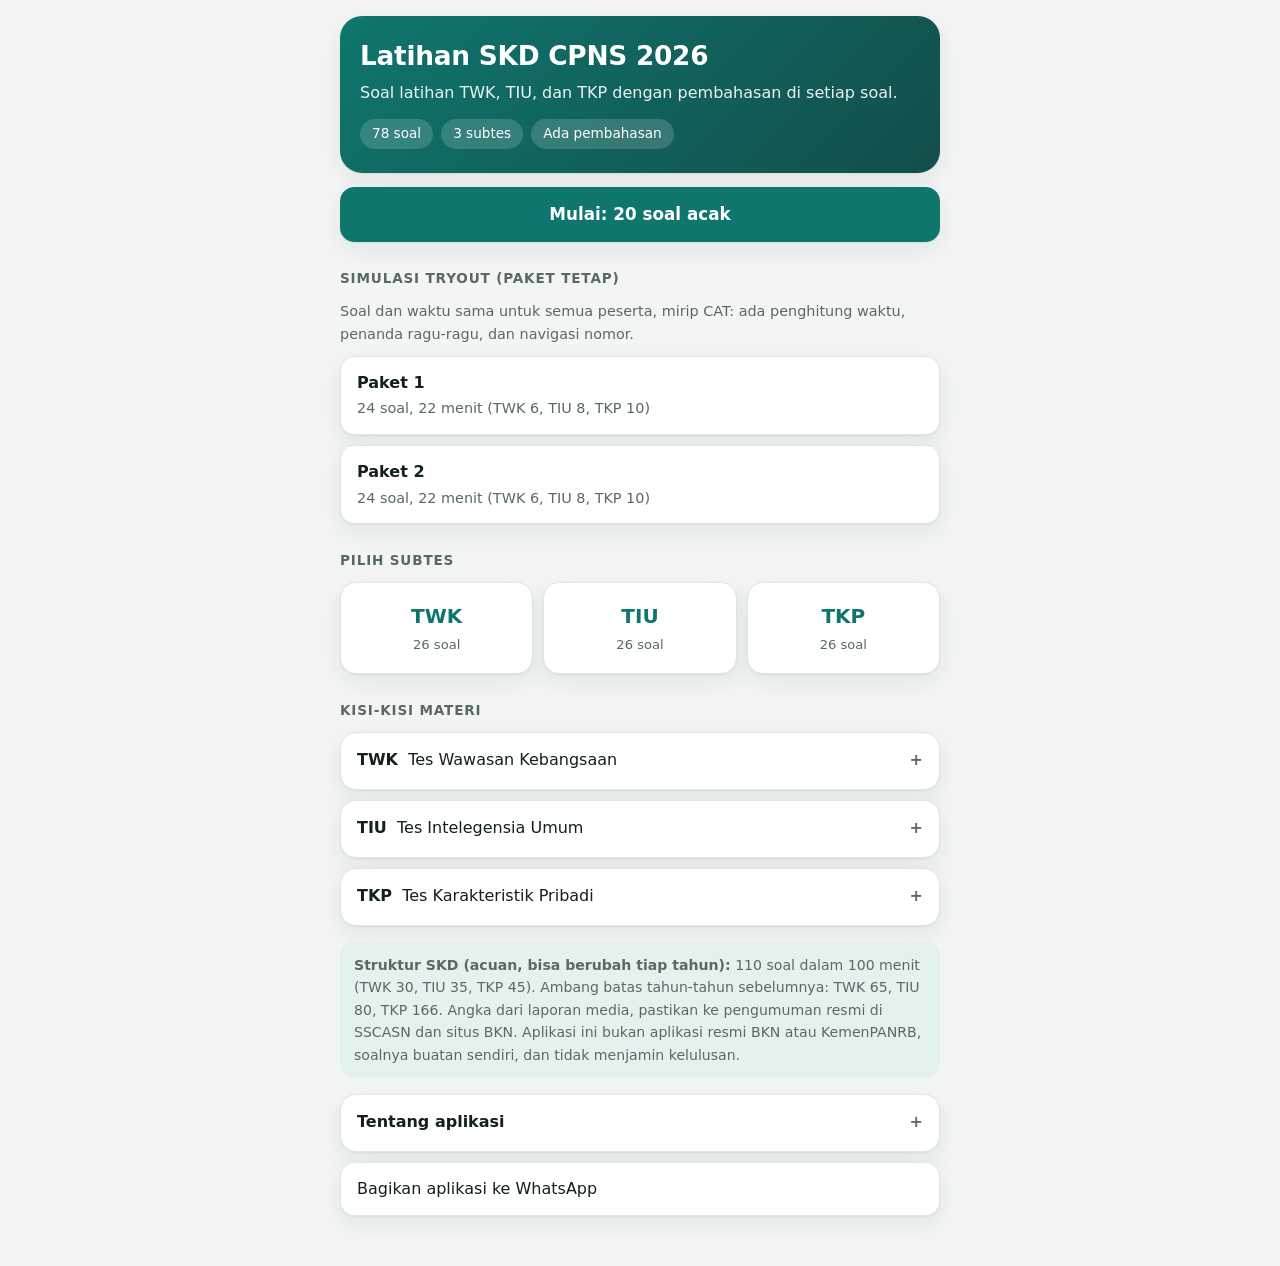
==== index.html @ dd1b0652 "Add files via upload" ====
<!doctype html>
<html lang="id">
<head>
<meta charset="utf-8">
<meta name="viewport" content="width=device-width, initial-scale=1, viewport-fit=cover">
<meta name="theme-color" content="#0f766e">
<link rel="manifest" href="manifest.webmanifest">
<link rel="icon" href="icon-192.png">
<link rel="apple-touch-icon" href="icon-192.png">
<title>Latihan SKD CPNS 2026</title>
<style>
:root{--bg:#f2f5f3;--fg:#13201d;--mut:#586966;--card:#fff;--ac:#0f766e;--acfg:#fff;--tint:#e4f2ef;--bad:#b42318;--okbg:#e4f5ec;--nobg:#fdecea;--bd:#dfe7e4;--sh:0 1px 2px rgba(16,40,35,.06),0 8px 24px rgba(16,40,35,.07);color-scheme:light;box-sizing:border-box;padding-top:env(safe-area-inset-top,0px);padding-bottom:env(safe-area-inset-bottom,0px)}
@media (prefers-color-scheme:dark){:root:not([data-theme="light"]){--bg:#0e1514;--fg:#e6f0ed;--mut:#9bb0ab;--card:#16201f;--ac:#2dd4bf;--acfg:#032a25;--tint:#143230;--bad:#ff8f84;--okbg:#10301f;--nobg:#3a1714;--bd:#26393a;--sh:none;color-scheme:dark}}
:root[data-theme="dark"]{--bg:#0e1514;--fg:#e6f0ed;--mut:#9bb0ab;--card:#16201f;--ac:#2dd4bf;--acfg:#032a25;--tint:#143230;--bad:#ff8f84;--okbg:#10301f;--nobg:#3a1714;--bd:#26393a;--sh:none;color-scheme:dark}
html{scroll-padding-top:env(safe-area-inset-top,0px)}
body{margin:0;background:var(--bg);color:var(--fg);font:16px/1.6 system-ui,-apple-system,"Segoe UI",Roboto,sans-serif;-webkit-font-smoothing:antialiased}
main{max-width:600px;margin:0 auto;padding:16px 16px 40px;animation:in .25s ease-out}
@keyframes in{from{opacity:0;transform:translateY(6px)}to{opacity:1;transform:none}}
@media (prefers-reduced-motion:reduce){main{animation:none}.btn,.tile{transition:none!important}}
h1{font-size:1.65rem;line-height:1.2;margin:0 0 8px;letter-spacing:-.01em}
h2{font-size:.85rem;text-transform:uppercase;letter-spacing:.06em;color:var(--mut);margin:26px 0 10px}
p{margin:0 0 10px}.mut{color:var(--mut);font-size:.9rem}
.hero{background:linear-gradient(135deg,#0f766e,#134e4a);color:#fff;border-radius:22px;padding:24px 20px;box-shadow:var(--sh);margin-bottom:14px}
.hero p{opacity:.92;margin:0 0 14px}.chips{display:flex;gap:8px;flex-wrap:wrap}.chips span{background:rgba(255,255,255,.16);border-radius:999px;padding:4px 12px;font-size:.85rem}
.card{background:var(--card);border:1px solid var(--bd);border-radius:16px;padding:14px 16px;margin:10px 0;box-shadow:var(--sh)}
details.card summary{cursor:pointer;min-height:28px;list-style:none}details.card summary::-webkit-details-marker{display:none}
details.card summary::after{content:"+";float:right;color:var(--mut);font-weight:700}details[open].card summary::after{content:"\2212"}
.note{font-size:.88rem;color:var(--mut);background:var(--tint);border-radius:14px;padding:12px 14px;margin:16px 0}
.btn{display:block;width:100%;min-height:52px;margin:10px 0;padding:13px 16px;border-radius:14px;border:1px solid var(--bd);background:var(--card);color:var(--fg);font:inherit;text-align:left;cursor:pointer;box-shadow:var(--sh);transition:transform .08s,border-color .15s}
.btn:active{transform:scale(.985)}.btn:focus-visible,.tile:focus-visible{outline:3px solid var(--ac);outline-offset:2px}
.btn.pri{background:var(--ac);color:var(--acfg);border-color:var(--ac);text-align:center;font-weight:700;font-size:1.05rem}
.grid{display:grid;grid-template-columns:repeat(3,1fr);gap:10px}
.tile{min-height:92px;border-radius:16px;border:1px solid var(--bd);background:var(--card);color:var(--fg);font:inherit;cursor:pointer;box-shadow:var(--sh);display:flex;flex-direction:column;align-items:center;justify-content:center;gap:2px;transition:transform .08s}
.tile:active{transform:scale(.97)}.tile b{font-size:1.25rem;color:var(--ac)}.tile span{font-size:.82rem;color:var(--mut)}
.top{display:flex;justify-content:space-between;align-items:center;margin-bottom:8px}
.tag{display:inline-block;font-size:.8rem;font-weight:700;background:var(--tint);color:var(--ac);border-radius:8px;padding:2px 10px}
.bar{height:8px;background:var(--bd);border-radius:4px;margin:0 0 18px;overflow:hidden}.bar i{display:block;height:100%;background:var(--ac);border-radius:4px;transition:width .3s}
.q{font-size:1.1rem;font-weight:600;line-height:1.5;margin:0 0 14px}
.opt{display:flex;gap:12px;align-items:flex-start;line-height:1.45}
.opt .l{flex:none;width:30px;height:30px;border-radius:50%;background:var(--tint);color:var(--ac);font-weight:700;display:flex;align-items:center;justify-content:center;font-size:.9rem}
.opt.ok{background:var(--okbg);border:2px solid var(--ac)}.opt.no{background:var(--nobg);border:2px solid var(--bad)}
.opt.ok .l{background:var(--ac);color:var(--acfg);font-size:0}.opt.ok .l::after{content:"\2713";font-size:1rem}
.opt.no .l{background:var(--bad);color:#fff;font-size:0}.opt.no .l::after{content:"\2715";font-size:.95rem}
#nx{position:sticky;bottom:12px}
.ring{display:flex;justify-content:center;margin:8px 0 4px}
.row2{display:flex;justify-content:space-between;font-size:.92rem;margin:12px 0 4px}
ul{margin:8px 0 0;padding-left:20px}
.row{display:flex;gap:8px}.row .btn{flex:1;text-align:center;padding:10px 6px}
.opt.sel{background:var(--tint);border:2px solid var(--ac)}
.tm{font-variant-numeric:tabular-nums;font-size:1.15rem;background:var(--tint);color:var(--ac);border-radius:10px;padding:2px 12px}
.nav{display:grid;grid-template-columns:repeat(auto-fill,minmax(44px,1fr));gap:8px;margin-bottom:8px}
.nb{min-height:44px;border-radius:10px;border:1px solid var(--bd);background:var(--card);color:var(--fg);font:inherit;cursor:pointer}
.nb.done{background:var(--ac);color:var(--acfg);border-color:var(--ac)}
.nb.flg{outline:3px solid #d97706;outline-offset:-3px}
.nb.cur{box-shadow:0 0 0 3px var(--fg)}
.btn.opt{border:2px solid var(--bd);align-items:center}
.btn.opt.ok,.btn.opt.sel{border-color:var(--ac)}
.opt.sel .l{background:var(--ac);color:var(--acfg)}.btn.opt.no{border-color:var(--bad)}
</style>
</head>
<body>
<main id="app"></main>
<script>
const m=(k,q,o,c,e)=>({k,q,e,o:o.map((t,i)=>({t,p:i===c?5:0}))});
const t=(q,a,e)=>({k:"TKP",q,e,o:a.map(([t,p])=>({t,p}))});
const Q=[
m("TWK","Sikap mendahulukan kepentingan bangsa di atas kepentingan golongan paling sesuai dengan sila ...",["Ketuhanan Yang Maha Esa","Kemanusiaan yang adil dan beradab","Persatuan Indonesia","Kerakyatan yang dipimpin oleh hikmat kebijaksanaan","Keadilan sosial bagi seluruh rakyat Indonesia"],2,"Mengutamakan kepentingan bangsa dan menjaga persatuan adalah nilai sila ke-3, Persatuan Indonesia."),
m("TWK","Ketentuan bahwa kedaulatan berada di tangan rakyat dan dilaksanakan menurut Undang-Undang Dasar tercantum dalam ...",["Pasal 1 ayat (1)","Pasal 1 ayat (2)","Pasal 1 ayat (3)","Pasal 2 ayat (1)","Pasal 3 ayat (1)"],1,"Pasal 1 ayat (2) UUD 1945 memuat ketentuan tersebut."),
m("TWK","Semboyan Bhinneka Tunggal Ika dikutip dari kitab ...",["Negarakertagama","Sutasoma","Pararaton","Arjunawiwaha","Bharatayuddha"],1,"Frasa itu berasal dari kitab Sutasoma karya Mpu Tantular."),
m("TWK","Kongres Pemuda II yang menghasilkan Sumpah Pemuda berlangsung pada tahun ...",["1908","1912","1928","1945","1949"],2,"Sumpah Pemuda diikrarkan pada 28 Oktober 1928."),
m("TIU","Dokter : Pasien = Guru : ...",["Sekolah","Murid","Buku","Ujian","Kepala sekolah"],1,"Dokter melayani pasien, sama seperti guru mengajar murid."),
m("TIU","Lanjutkan deret: 2, 6, 18, 54, ...",["108","148","162","216","256"],2,"Setiap suku dikali 3, sehingga 54 x 3 = 162."),
m("TIU","Semua pegawai disiplin. Sebagian pegawai berkacamata. Kesimpulan yang pasti benar adalah ...",["Semua yang berkacamata adalah pegawai","Sebagian yang berkacamata adalah pegawai disiplin","Semua pegawai berkacamata","Tidak ada pegawai berkacamata yang disiplin","Sebagian pegawai tidak disiplin"],1,"Sebagian pegawai berkacamata, dan semua pegawai disiplin, maka sebagian yang berkacamata pasti disiplin."),
m("TIU","25% dari 840 adalah ...",["190","200","210","220","250"],2,"840 x 25/100 = 210."),
t("Rekan baru kesulitan memakai aplikasi kantor, sementara kamu sedang sibuk. Sikapmu ...",[["Menjadwalkan sesi khusus sore ini dan memberi tahu rekan baru",4],["Meluangkan beberapa menit sekarang untuk menjelaskan inti, lalu membagikan panduan tertulis",5],["Mengerjakan tugas rekan itu sendiri agar cepat selesai",3],["Menyarankan membaca manual sendiri tanpa bantuan",2],["Membiarkan karena itu bukan tugasmu",1]],"Jawaban terbaik membantu langsung dan membuat rekan mandiri (jejaring kerja)."),
t("Seorang warga marah karena antrean pelayanan lama. Sikapmu ...",[["Menjelaskan penyebab antrean dan perkiraan waktu dengan sopan",4],["Mendengarkan, meminta maaf atas ketidaknyamanan, menjelaskan alur, dan membantu mempercepat sesuai prosedur",5],["Meminta warga menyampaikan keluhan lewat kotak saran",3],["Meminta warga bersabar tanpa penjelasan",2],["Membalas dengan nada tinggi",1]],"Pelayanan publik yang baik: empati, informasi jelas, dan solusi sesuai prosedur."),
t("Atasan memberi tugas di luar keahlianmu dengan tenggat dekat. Sikapmu ...",[["Menerima dan mengerjakan sebisanya tanpa bertanya",4],["Menyampaikan kendala, meminta arahan, dan belajar cepat dari rekan atau panduan agar tetap selesai",5],["Meminta tugas dialihkan ke rekan lain tanpa mencoba",3],["Menunda sampai mendekati tenggat",2],["Menolak mentah-mentah",1]],"Profesionalisme: jujur soal kendala, aktif belajar, dan bertanggung jawab pada hasil."),
t("Kamu menemukan kabar hoaks di grup WhatsApp keluarga. Sikapmu ...",[["Mengirim tautan klarifikasi tanpa komentar",4],["Memeriksa kebenarannya di sumber resmi lalu meluruskan dengan sopan",5],["Mengabaikan karena bukan urusanmu",3],["Meneruskan ke grup lain untuk dimintai pendapat",2],["Menyebarkannya lebih luas",1]],"Verifikasi dulu, lalu luruskan dengan santun."),
m("TWK","Pancasila ditetapkan sebagai dasar negara dalam sidang PPKI pada tanggal ...",["1 Juni 1945","22 Juni 1945","17 Agustus 1945","18 Agustus 1945","5 Juli 1959"],3,"Sidang PPKI 18 Agustus 1945 mengesahkan UUD 1945 beserta Pancasila sebagai dasar negara."),
m("TWK","Lembaga yang berwenang menguji undang-undang terhadap UUD 1945 adalah ...",["Mahkamah Agung","Mahkamah Konstitusi","Komisi Yudisial","Dewan Perwakilan Rakyat","Badan Pemeriksa Keuangan"],1,"Pengujian undang-undang terhadap UUD 1945 menjadi kewenangan Mahkamah Konstitusi."),
m("TWK","Tujuan negara Indonesia dirumuskan dalam Pembukaan UUD 1945 alinea ...",["pertama","kedua","ketiga","keempat","tidak dirumuskan di Pembukaan"],3,"Alinea keempat memuat tujuan negara dan dasar negara."),
m("TWK","Bentuk negara Indonesia menurut Pasal 1 ayat (1) UUD 1945 adalah ...",["Federal","Kesatuan berbentuk republik","Monarki konstitusional","Persemakmuran","Serikat"],1,"Pasal 1 ayat (1): Negara Indonesia ialah negara kesatuan yang berbentuk republik."),
m("TWK","Hari Kebangkitan Nasional diperingati berdasarkan berdirinya organisasi ...",["Sarekat Islam","Budi Utomo","Indische Partij","Muhammadiyah","Taman Siswa"],1,"Budi Utomo berdiri 20 Mei 1908 dan dijadikan tonggak kebangkitan nasional."),
m("TWK","Naskah Proklamasi Kemerdekaan Indonesia diketik oleh ...",["Soekarno","Mohammad Hatta","Sayuti Melik","Achmad Soebardjo","Fatmawati"],2,"Sayuti Melik mengetik naskah proklamasi dari tulisan tangan Soekarno."),
m("TWK","Nilai dasar ASN dalam BerAKHLAK yang menekankan memegang teguh ideologi Pancasila, UUD 1945, dan setia kepada NKRI adalah ...",["Akuntabel","Harmonis","Kolaboratif","Loyal","Adaptif"],3,"Loyal: memegang teguh ideologi Pancasila, UUD 1945, dan setia kepada NKRI."),
m("TWK","Pembagian wilayah NKRI atas provinsi, kabupaten, dan kota diatur dalam Pasal ... UUD 1945",["1","18","27","28","33"],1,"Pasal 18 mengatur pemerintahan daerah."),
m("TWK","Hak dan kewajiban warga negara ikut serta dalam upaya pembelaan negara terdapat dalam ...",["Pasal 27 ayat (3)","Pasal 28A","Pasal 29 ayat (1)","Pasal 31 ayat (1)","Pasal 33 ayat (1)"],0,"Pasal 27 ayat (3) mengatur hak dan kewajiban bela negara."),
m("TWK","Ketentuan bahwa bumi, air, dan kekayaan alam dikuasai negara untuk kemakmuran rakyat terdapat dalam ...",["Pasal 31","Pasal 32","Pasal 33 ayat (3)","Pasal 34","Pasal 28H"],2,"Pasal 33 ayat (3) UUD 1945 memuat ketentuan tersebut."),
m("TWK","Presiden Soeharto menyatakan berhenti dari jabatannya pada tanggal ...",["12 Mei 1998","20 Mei 1998","21 Mei 1998","1 Juni 1998","27 Juli 1998"],2,"Soeharto mengundurkan diri pada 21 Mei 1998, menandai awal masa Reformasi."),
m("TWK","Sidang BPUPKI pertama (29 Mei sampai 1 Juni 1945) membahas ...",["Dasar negara","Teks proklamasi","Pembagian wilayah","Mata uang","Pemilihan presiden"],0,"Sidang pertama BPUPKI membahas dasar negara; pada 1 Juni 1945 Soekarno mengemukakan gagasan Pancasila."),
m("TIU","Sinonim kata EKSPLISIT adalah ...",["tersirat","terselubung","tersurat","rumit","singkat"],2,"Eksplisit berarti jelas atau tersurat."),
m("TIU","Antonim kata TRANSPARAN adalah ...",["terbuka","jelas","tertutup","tipis","bening"],2,"Transparan berarti terbuka atau jelas; lawannya tertutup."),
m("TIU","Pena : Menulis = Pisau : ...",["Dapur","Memotong","Tajam","Makan","Logam"],1,"Fungsi pena adalah menulis, fungsi pisau adalah memotong."),
m("TIU","Sepatu : Kaki = Topi : ...",["Kepala","Rambut","Matahari","Kain","Pakaian"],0,"Sepatu dipakai di kaki, topi dipakai di kepala."),
m("TIU","Lanjutkan deret: 3, 5, 9, 17, 33, ...",["49","57","65","66","81"],2,"Selisihnya 2, 4, 8, 16, 32, sehingga 33 + 32 = 65."),
m("TIU","Lanjutkan deret: 1, 4, 9, 16, 25, ...",["30","32","36","42","49"],2,"Deretnya bilangan kuadrat: 6 x 6 = 36."),
m("TIU","Harga barang Rp80.000 mendapat diskon 15%. Harga yang dibayar adalah ...",["Rp62.000","Rp64.000","Rp66.000","Rp68.000","Rp72.000"],3,"Diskon 15% = Rp12.000, jadi 80.000 - 12.000 = Rp68.000."),
m("TIU","Kendaraan berkecepatan 60 km/jam menempuh 150 km dalam waktu ...",["2 jam","2,5 jam","3 jam","3,5 jam","4 jam"],1,"Waktu = jarak / kecepatan = 150 / 60 = 2,5 jam."),
m("TIU","Perbandingan umur A dan B adalah 3 : 5 dan jumlahnya 48 tahun. Umur B adalah ...",["18 tahun","24 tahun","28 tahun","30 tahun","32 tahun"],3,"48 : 8 = 6, maka B = 5 x 6 = 30 tahun."),
m("TIU","Jika hujan, maka jalan basah. Jalan tidak basah. Kesimpulannya ...",["Hujan","Tidak hujan","Jalan licin","Mungkin hujan","Tidak dapat disimpulkan"],1,"Kontraposisi: jalan tidak basah berarti tidak hujan."),
m("TIU","Semua kucing adalah hewan. Tidak ada hewan yang berupa tumbuhan. Kesimpulan yang benar ...",["Sebagian kucing adalah tumbuhan","Tidak ada kucing yang berupa tumbuhan","Semua hewan adalah kucing","Semua tumbuhan adalah hewan","Sebagian hewan adalah kucing tumbuhan"],1,"Kucing termasuk hewan, hewan bukan tumbuhan, sehingga kucing bukan tumbuhan."),
m("TIU","Andi lebih tinggi dari Budi. Budi lebih tinggi dari Citra. Dedi lebih rendah dari Citra. Siapa yang paling tinggi?",["Andi","Budi","Citra","Dedi","Tidak dapat ditentukan"],0,"Urutan tinggi: Andi > Budi > Citra > Dedi."),
t("Pemohon layanan membawa berkas yang kurang satu dokumen. Sikapmu ...",[["Menjelaskan dokumen yang kurang, memberi daftar persyaratan lengkap, dan cara melengkapinya",5],["Menyebutkan dokumen yang kurang lalu mempersilakan datang lagi",4],["Meminta pemohon membaca papan pengumuman persyaratan",3],["Meminta pemohon bertanya ke loket lain",2],["Menolak dan menyuruh pulang",1]],"Pelayanan yang baik memberi informasi jelas dan solusi."),
t("Kamu menerima email berisi tautan mencurigakan yang meminta kata sandi akun kantor. Sikapmu ...",[["Tidak membuka, melaporkan ke unit TI, lalu menghapusnya",5],["Tidak membuka dan menghapusnya",4],["Menanyakan ke rekan sebelum membukanya",3],["Membuka tautan tetapi tidak mengisi data",2],["Mengisi data agar akun tidak diblokir",1]],"Jangan klik; laporkan agar pegawai lain terlindungi (TIK)."),
t("Dua rekan berselisih sehingga mengganggu kerja tim. Sikapmu ...",[["Mengajak keduanya berdiskusi mencari kesepakatan demi target tim",5],["Menyarankan mereka menyelesaikan sendiri",4],["Melaporkan ke atasan tanpa mencoba menengahi",3],["Menjaga jarak agar tidak terlibat",2],["Memihak salah satu",1]],"Menengahi secara netral menjaga jejaring kerja."),
t("Rapat penting bertepatan dengan hari raya keagamaan salah satu rekan. Sikapmu ...",[["Mengusulkan jadwal lain agar semua dapat hadir",5],["Tetap rapat lalu memberi ringkasan kepada rekan tersebut",4],["Rapat dengan peserta lain dan menyerahkan notulen",3],["Meminta rekan itu memilih antara rapat dan hari rayanya",2],["Mengatakan hari raya bukan alasan tidak hadir",1]],"Menghargai perbedaan keyakinan (sosial budaya)."),
t("Kamu menyadari ada kesalahan data pada laporan yang sudah dikirim. Sikapmu ...",[["Segera melapor ke atasan, memperbaiki, dan mengirim revisi",5],["Memperbaiki dan mengirim ulang tanpa memberi tahu",4],["Memperbaikinya pada laporan berikutnya",3],["Menunggu sampai ada yang menyadari",2],["Menyalahkan rekan penyedia data",1]],"Jujur dan bertanggung jawab (profesionalisme)."),
t("Kamu mendengar rekan menyebarkan ujaran kebencian terhadap kelompok tertentu. Sikapmu ...",[["Menegur dengan santun, mengingatkan nilai persatuan, dan melapor bila berlanjut",5],["Menegur dengan santun",4],["Menghindar dari percakapan itu",3],["Mengabaikan",2],["Ikut tertawa",1]],"Menolak intoleransi dengan cara santun (anti radikalisme)."),
t("Seorang lansia kesulitan mengisi formulir layanan. Sikapmu ...",[["Mendampingi dan membantu mengisi dengan sabar",5],["Meminta petugas lain membantu",4],["Memberi contoh formulir yang sudah terisi",3],["Meminta keluarganya datang membantu",2],["Meminta lansia mengisi sendiri",1]],"Pelayanan ramah dan inklusif."),
t("Atasan menginstruksikan hal yang tidak sesuai prosedur. Sikapmu ...",[["Menyampaikan aturan yang berlaku dengan sopan dan mengusulkan alternatif sesuai prosedur",5],["Meminta instruksi tertulis terlebih dahulu",4],["Bertanya ke rekan senior sebelum memutuskan",3],["Menjalankan karena itu perintah atasan",2],["Menolak dengan kasar",1]],"Tetap taat aturan dengan komunikasi yang baik."),
t("Kantor mewajibkan aplikasi baru yang belum kamu kuasai. Sikapmu ...",[["Mengikuti pelatihan, bertanya, dan berlatih sampai mahir",5],["Belajar sendiri dari panduan",4],["Menunggu rekan membantu",3],["Tetap memakai cara lama",2],["Menolak memakai aplikasi itu",1]],"Adaptif terhadap teknologi (TIK)."),
t("Timmu butuh data dari unit lain yang lambat merespons. Sikapmu ...",[["Menghubungi langsung dengan sopan, menjelaskan urgensi dan tenggat, lalu menindaklanjuti",5],["Mengirim pengingat tertulis",4],["Meminta atasan yang menghubungi",3],["Menunggu sampai data dikirim",2],["Mengerjakan dengan data seadanya tanpa memberi tahu",1]],"Proaktif membangun kerja sama lintas unit."),
t("Seorang warga berbicara bahasa daerah dan kesulitan berbahasa Indonesia saat dilayani. Sikapmu ...",[["Berbicara pelan dan sederhana serta meminta bantuan rekan yang memahami bahasa daerahnya",5],["Meminta warga memakai bahasa Indonesia",4],["Memanggil rekan untuk menggantikan",3],["Melayani sekadarnya",2],["Mengeluh kepada warga",1]],"Menghargai keberagaman dan memastikan layanan dipahami."),
t("Jam pelayanan selesai tetapi masih ada pemohon yang mengantre. Sikapmu ...",[["Tetap melayani yang sudah mengantre sesuai aturan dan menginformasikan jam layanan besok",5],["Melayani sebagian dan meminta sisanya datang besok",4],["Meminta pemohon datang besok dengan penjelasan",3],["Menutup loket tanpa penjelasan",2],["Mematikan lampu dan pulang",1]],"Mengutamakan pelayanan tanpa melanggar aturan."),
m("TWK","Lambang sila keempat Pancasila adalah ...",["Bintang","Rantai","Pohon beringin","Kepala banteng","Padi dan kapas"],3,"Sila keempat dilambangkan dengan kepala banteng."),
m("TWK","Jaminan kemerdekaan tiap penduduk untuk memeluk agama dan beribadah tercantum dalam ...",["Pasal 28E","Pasal 29 ayat (2)","Pasal 30","Pasal 31","Pasal 32"],1,"Pasal 29 ayat (2) menjamin kemerdekaan memeluk agama dan beribadah."),
m("TWK","Anggota MPR terdiri atas anggota DPR dan anggota ...",["DPRD","DPD","Mahkamah Agung","BPK","Menteri"],1,"Pasal 2 ayat (1) UUD 1945: MPR terdiri atas anggota DPR dan DPD."),
m("TWK","Hari Pahlawan 10 November memperingati pertempuran di ...",["Bandung","Semarang","Surabaya","Ambarawa","Medan"],2,"Hari Pahlawan memperingati pertempuran di Surabaya pada November 1945."),
m("TWK","Konferensi Asia Afrika tahun 1955 diselenggarakan di ...",["Jakarta","Bandung","Yogyakarta","Denpasar","Surabaya"],1,"KAA 1955 berlangsung di Bandung."),
m("TWK","Nilai BerAKHLAK yang menekankan bertanggung jawab atas kepercayaan yang diberikan adalah ...",["Kompeten","Akuntabel","Harmonis","Adaptif","Loyal"],1,"Akuntabel berarti bertanggung jawab atas kepercayaan yang diberikan."),
m("TWK","Proklamator kemerdekaan Indonesia adalah ...",["Soekarno dan Sutan Sjahrir","Soekarno dan Mohammad Hatta","Soekarno dan Ki Hajar Dewantara","Mohammad Hatta dan Sutan Sjahrir","Soekarno dan Soeharto"],1,"Proklamasi dibacakan oleh Soekarno dan Mohammad Hatta pada 17 Agustus 1945."),
m("TWK","Perubahan UUD 1945 pada masa Reformasi dilakukan sebanyak ... kali",["2","3","4","5","6"],2,"UUD 1945 diubah empat kali, pada tahun 1999 sampai 2002."),
m("TWK","Lembaga negara yang memeriksa pengelolaan dan tanggung jawab keuangan negara adalah ...",["Bank Indonesia","Badan Pemeriksa Keuangan","Otoritas Jasa Keuangan","Komisi Pemberantasan Korupsi","Mahkamah Agung"],1,"Pemeriksaan keuangan negara adalah tugas Badan Pemeriksa Keuangan (BPK)."),
m("TWK","Jumlah bulu pada masing-masing sayap Garuda Pancasila adalah ...",["8","17","19","45","5"],1,"Sayap 17, ekor 8, pangkal ekor 19, leher 45, melambangkan 17 Agustus 1945."),
m("TIU","Sinonim kata AKURAT adalah ...",["tepat","cepat","lambat","kasar","jauh"],0,"Akurat berarti tepat dan teliti."),
m("TIU","Antonim kata MUTAKHIR adalah ...",["modern","terbaru","kuno","canggih","cepat"],2,"Mutakhir berarti terbaru; lawannya kuno."),
m("TIU","Mata : Melihat = Telinga : ...",["Suara","Mendengar","Kepala","Berbicara","Musik"],1,"Fungsi mata adalah melihat, fungsi telinga adalah mendengar."),
m("TIU","Panas : Dingin = Tinggi : ...",["Besar","Rendah","Jauh","Lebar","Panjang"],1,"Panas berlawanan dengan dingin, tinggi berlawanan dengan rendah."),
m("TIU","Lanjutkan deret: 5, 10, 20, 40, ...",["60","70","80","90","100"],2,"Setiap suku dikali 2, jadi 40 x 2 = 80."),
m("TIU","Lanjutkan deret: 100, 90, 81, 73, 66, ...",["58","59","60","61","62"],2,"Selisihnya turun 10, 9, 8, 7, 6, jadi 66 - 6 = 60."),
m("TIU","3/4 + 1/2 = ...",["4/6","1","5/4","3/2","7/4"],2,"3/4 + 2/4 = 5/4."),
m("TIU","Rata-rata lima bilangan adalah 12. Empat bilangan di antaranya 10, 12, 14, dan 11. Bilangan kelima adalah ...",["11","12","13","14","15"],2,"Jumlah seluruhnya 60. Empat bilangan berjumlah 47, jadi yang kelima 13."),
m("TIU","Enam orang menyelesaikan pekerjaan dalam 10 hari. Jika dikerjakan 12 orang, selesai dalam ... hari",["4","5","6","8","20"],1,"Jumlah orang dua kali lipat, waktu menjadi setengahnya: 5 hari."),
m("TIU","Semua A adalah B. Semua B adalah C. Kesimpulan yang benar ...",["Semua C adalah A","Semua A adalah C","Sebagian C bukan B","Tidak ada A yang C","Semua B adalah A"],1,"A termasuk B dan B termasuk C, maka A termasuk C."),
t("Warga mengeluhkan layanan kantormu lewat media sosial. Sikapmu ...",[["Menanggapi dengan sopan, menelusuri masalahnya, menindaklanjuti, dan mengabari hasilnya",5],["Membalas singkat dan mengarahkan ke kanal pengaduan resmi",4],["Meneruskan ke atasan tanpa menjawab warga",3],["Menunggu sampai ada instruksi",2],["Menghapus komentar tersebut",1]],"Tanggapan cepat, sopan, dan tuntas adalah inti pelayanan publik."),
t("Target kerjamu bulan ini belum tercapai. Sikapmu ...",[["Menganalisis penyebabnya, menyusun rencana perbaikan, dan melapor ke atasan",5],["Menambah jam kerja tanpa melapor",4],["Meminta tenggat diperpanjang tanpa rencana",3],["Menunggu bantuan datang",2],["Menyalahkan keadaan",1]],"Profesional: terbuka soal kendala dan punya rencana."),
t("Rekan beda generasi memakai cara kerja yang berbeda darimu. Sikapmu ...",[["Mengajak berdiskusi dan menggabungkan kelebihan kedua cara",5],["Menyesuaikan diri dengan cara rekan",4],["Tetap memakai caramu sendiri",3],["Menghindari kerja sama",2],["Mengejek cara kerjanya",1]],"Kolaborasi yang menghargai perbedaan."),
t("Pegawai baru dari daerah lain dijadikan bahan lelucon karena logatnya. Sikapmu ...",[["Menegur dengan santun dan mengajak menghargai perbedaan",5],["Mengajak pegawai baru bergabung berbincang",4],["Diam saja",3],["Ikut tersenyum",2],["Ikut bercanda",1]],"Sosial budaya: menolak merendahkan orang lain."),
t("Kamu harus presentasi lewat video call, tetapi koneksi sering terganggu. Sikapmu ...",[["Menyiapkan jaringan cadangan, mengirim materi lebih dulu, dan memberi tahu peserta",5],["Mencoba memperbaiki koneksi saat berlangsung",4],["Menunda dan memberi tahu peserta",3],["Menunggu koneksi membaik tanpa memberi tahu",2],["Membatalkan sepihak",1]],"Antisipasi risiko teknis (TIK)."),
t("Seseorang mengajakmu bergabung kelompok yang menolak Pancasila. Sikapmu ...",[["Menolak tegas dan melaporkan kepada pihak berwenang atau atasan",5],["Menolak tegas lalu menjauh",4],["Menolak dengan halus",3],["Mendengarkan dulu tanpa menolak",2],["Ikut bergabung",1]],"Anti radikalisme: tegas menolak dan melapor."),
t("Warga meminta layanan di luar kewenangan unitmu. Sikapmu ...",[["Menjelaskan dengan sopan dan mengarahkan ke unit berwenang beserta alurnya",5],["Menyebut unit yang berwenang",4],["Meminta warga mencari sendiri",3],["Menolak tanpa penjelasan",2],["Menjanjikan layanan padahal bukan kewenanganmu",1]],"Arahkan dengan jelas tanpa melanggar kewenangan."),
t("Seorang rekan berulang kali datang terlambat. Sikapmu ...",[["Menegur secara pribadi dengan baik dan melapor jika terus berulang",5],["Menegur secara pribadi",4],["Membicarakannya dengan rekan lain",3],["Mengabaikan",2],["Mempermalukannya di depan umum",1]],"Tegur dengan baik dan tetap hormati rekan."),
t("Atasan memuji kamu atas keberhasilan proyek yang dikerjakan bersama tim. Sikapmu ...",[["Mengakui kontribusi seluruh tim",5],["Berterima kasih dan menyebut peran rekan tertentu",4],["Menerima pujian tanpa komentar",3],["Menyebut kontribusimu paling besar",2],["Mengatakan itu hasil kerjamu sendiri",1]],"Menghargai kerja tim."),
t("Rekan meminta salinan data pribadi warga di komputer kantor untuk keperluan pribadi. Sikapmu ...",[["Menolak dengan sopan dan menjelaskan bahwa data wajib dilindungi",5],["Menolak dan melapor ke atasan",4],["Meminta izin tertulis atasan dulu",3],["Memberikan sebagian saja",2],["Memberikan salinannya",1]],"Data pribadi harus dilindungi (integritas dan TIK).")

];
const KISI={TWK:["Pancasila, UUD 1945, NKRI, Bhinneka Tunggal Ika","Nasionalisme, integritas, bela negara","Sejarah dan isu nasional"],TIU:["Verbal: analogi, sinonim dan antonim","Numerik: deret dan hitungan","Logika: silogisme; figural"],TKP:["Pelayanan publik, jejaring kerja","Sosial budaya, teknologi informasi dan komunikasi","Profesionalisme, anti radikalisme"]};
const NAMA={TWK:"Tes Wawasan Kebangsaan",TIU:"Tes Intelegensia Umum",TKP:"Tes Karakteristik Pribadi"};
const app=document.getElementById("app");
const shuf=a=>a.map(x=>[Math.random(),x]).sort((p,q)=>p[0]-q[0]).map(x=>x[1]);
const nQ=k=>Q.filter(q=>q.k===k).length;
// Isi dengan nomor WhatsApp-mu (format 628xxxxxxxxxx) agar tombol masukan muncul.
const FEEDBACK="";
let L=[],i=0,sc,mx,ans;
const esc=s=>String(s).replace(/&/g,"&amp;").replace(/</g,"&lt;");
// Isi SHARE dengan link unduh APK (mis. halaman Releases GitHub) setelah APK jadi.
const SHARE="";
const url=()=>SHARE||location.href.split("#")[0];
function waTo(text){window.open("https://wa.me/"+FEEDBACK+"?text="+encodeURIComponent(text),"_blank","noopener")}
function wa(text){window.open("https://wa.me/?text="+encodeURIComponent(text),"_blank","noopener")}
function home(){
 app.innerHTML=`<section class="hero"><h1>Latihan SKD CPNS 2026</h1><p>Soal latihan TWK, TIU, dan TKP dengan pembahasan di setiap soal.</p><div class="chips"><span>${Q.length} soal</span><span>3 subtes</span><span>Ada pembahasan</span></div></section>
 ${load()?`<button class="btn" id="rs"><b>Lanjutkan simulasi ${PACK[load().p].n}</b><br><span class="mut">Waktu ujian masih berjalan</span></button>`:""}<button class="btn pri" data-c="ALL">Mulai: 20 soal acak</button>
 <h2>Simulasi tryout (paket tetap)</h2><p class="mut">Soal dan waktu sama untuk semua peserta, mirip CAT: ada penghitung waktu, penanda ragu-ragu, dan navigasi nomor.</p>
 ${PACK.map((P,p)=>`<button class="btn" data-p="${p}"><b>${P.n}</b><br><span class="mut">${P.tw+P.ti+P.tk} soal, ${P.min} menit (TWK ${P.tw}, TIU ${P.ti}, TKP ${P.tk})</span></button>`).join("")}
 <h2>Pilih subtes</h2>
 <div class="grid">${["TWK","TIU","TKP"].map(k=>`<button class="tile" data-c="${k}"><b>${k}</b><span>${nQ(k)} soal</span></button>`).join("")}</div>
 <h2>Kisi-kisi materi</h2>
 ${Object.keys(KISI).map(k=>`<details class="card"><summary><b>${k}</b> &nbsp;${NAMA[k]}</summary><ul>${KISI[k].map(x=>`<li>${x}</li>`).join("")}</ul></details>`).join("")}
 <div class="note"><strong>Struktur SKD (acuan, bisa berubah tiap tahun):</strong> 110 soal dalam 100 menit (TWK 30, TIU 35, TKP 45). Ambang batas tahun-tahun sebelumnya: TWK 65, TIU 80, TKP 166. Angka dari laporan media, pastikan ke pengumuman resmi di SSCASN dan situs BKN. Aplikasi ini bukan aplikasi resmi BKN atau KemenPANRB, soalnya buatan sendiri, dan tidak menjamin kelulusan.</div>
 <details class="card"><summary><b>Tentang aplikasi</b></summary><p style="margin-top:8px">Aplikasi latihan mandiri, bukan aplikasi resmi BKN atau KemenPANRB. Soal dibuat sendiri dan belum tentu sama dengan soal asli. Tidak ada jaminan kelulusan. Aplikasi ini tidak meminta login dan tidak mengirim data pribadi ke server; progres simulasi hanya disimpan di perangkatmu. Tombol masukan membuka WhatsApp dengan pesan yang kamu kirim sendiri.</p></details>
 <button class="btn" id="sh">Bagikan aplikasi ke WhatsApp</button>${FEEDBACK?`<button class="btn" id="fbk">Kirim masukan ke pembuat</button>`:""}`;
 app.querySelectorAll("[data-c]").forEach(b=>b.onclick=()=>start(b.dataset.c));
 app.querySelectorAll("[data-p]").forEach(b=>b.onclick=()=>startCat(+b.dataset.p));
 if(document.getElementById("rs"))document.getElementById("rs").onclick=resume;
 document.getElementById("sh").onclick=()=>wa("Latihan soal SKD CPNS 2026 (TWK, TIU, TKP) dengan kisi-kisi dan pembahasan: "+url());
 if(FEEDBACK)document.getElementById("fbk").onclick=()=>waTo("Masukan untuk Latihan SKD CPNS 2026:\n");
}
function start(c){L=shuf(Q.filter(q=>c==="ALL"||q.k===c));if(c==="ALL")L=L.slice(0,20);i=0;sc={TWK:0,TIU:0,TKP:0};mx={TWK:0,TIU:0,TKP:0};ans=null;show()}
function show(){
 const q=L[i];ans=null;
 app.innerHTML=`<div class="top"><span class="tag">${q.k}</span><span class="mut">${i+1} / ${L.length}</span></div><div class="bar"><i style="width:${i/L.length*100}%"></i></div>
 <p class="q">${esc(q.q)}</p>
 ${q.o.map((o,j)=>`<button class="btn opt" data-j="${j}"><span class="l">${String.fromCharCode(65+j)}</span><span>${esc(o.t)}</span></button>`).join("")}
 <div id="fb"></div>`;
 app.querySelectorAll(".opt").forEach(b=>b.onclick=()=>pick(+b.dataset.j));
 window.scrollTo(0,0);
}
function pick(j){
 if(ans!==null)return;ans=j;const q=L[i],best=Math.max(...q.o.map(o=>o.p));
 sc[q.k]+=q.o[j].p;mx[q.k]+=best;
 app.querySelectorAll(".opt").forEach((b,x)=>{if(q.o[x].p===best)b.classList.add("ok");else if(x===j)b.classList.add("no")});
 document.getElementById("fb").innerHTML=`<div class="card"><strong>Poin: ${q.o[j].p} dari ${best}</strong><p style="margin:6px 0 0">${esc(q.e)}</p></div>
 <button class="btn" id="sq">Bagikan soal ini ke WhatsApp</button>${FEEDBACK?`<button class="btn" id="rp">Laporkan soal atau jawaban ini</button>`:""}<button class="btn pri" id="nx">${i+1<L.length?"Soal berikutnya":"Lihat hasil"}</button>`;
 document.getElementById("nx").onclick=()=>{i++;i<L.length?show():fin()};
 if(FEEDBACK)document.getElementById("rp").onclick=()=>waTo("Laporan soal ("+q.k+"):\n"+q.q+"\nJawaban saya: "+q.o[j].t+"\nCatatan: ");
 document.getElementById("sq").onclick=()=>wa("Coba jawab soal latihan SKD CPNS ini:\n\n"+q.q+"\n"+q.o.map((o,x)=>String.fromCharCode(65+x)+". "+o.t).join("\n")+"\n\nLebih banyak soal: "+url());
}
function fin(){
 const ks=["TWK","TIU","TKP"].filter(k=>mx[k]>0),tot=ks.reduce((a,k)=>a+sc[k],0),tm=ks.reduce((a,k)=>a+mx[k],0);
 const pct=Math.round(tot/tm*100),line=ks.map(k=>`${k} ${sc[k]}/${mx[k]}`).join(", ");
 const msg=pct>=80?"Hasil sangat baik. Pertahankan ritme latihanmu.":pct>=60?"Cukup baik. Pelajari ulang bagian yang masih salah.":"Masih perlu banyak latihan. Ulangi materi dasarnya dulu.";
 app.innerHTML=`<h1>Hasil latihan</h1>
 <div class="card"><div class="ring"><svg viewBox="0 0 120 120" width="150" height="150" role="img" aria-label="Skor ${pct} persen"><circle cx="60" cy="60" r="52" fill="none" stroke="var(--bd)" stroke-width="10"/><circle cx="60" cy="60" r="52" fill="none" stroke="var(--ac)" stroke-width="10" stroke-linecap="round" stroke-dasharray="${(pct*3.267).toFixed(1)} 400" transform="rotate(-90 60 60)"/><text x="60" y="67" text-anchor="middle" font-size="26" font-weight="700" fill="var(--fg)">${pct}%</text></svg></div>
 <p style="text-align:center;margin:0 0 6px"><strong>${tot} dari ${tm} poin</strong></p><p class="mut" style="text-align:center">${msg}</p>
 ${ks.map(k=>`<div class="row2"><span>${k}</span><span>${sc[k]} / ${mx[k]}</span></div><div class="bar" style="margin:0"><i style="width:${sc[k]/mx[k]*100}%"></i></div>`).join("")}</div>
 <p class="mut">Ini latihan mini, jadi skornya bukan prediksi nilai SKD sebenarnya.</p>
 <button class="btn pri" id="sr">Bagikan hasil ke WhatsApp</button><button class="btn" id="ag">Latihan lagi</button>`;
 document.getElementById("sr").onclick=()=>wa("Hasil latihan SKD CPNS 2026 saya: "+line+". Coba juga: "+url());
 document.getElementById("ag").onclick=home;
 window.scrollTo(0,0);
}
const PACK=[{n:"Paket 1",tw:6,ti:8,tk:10,min:22},{n:"Paket 2",tw:6,ti:8,tk:10,min:22}];
let C=null,tmr=null;
const idxOf=k=>Q.map((q,i)=>q.k===k?i:-1).filter(i=>i>=0);
const fmt=s=>String(Math.floor(s/60)).padStart(2,"0")+":"+String(s%60).padStart(2,"0");
function ringSvg(pct){return `<svg viewBox="0 0 120 120" width="150" height="150" role="img" aria-label="Skor ${pct} persen"><circle cx="60" cy="60" r="52" fill="none" stroke="var(--bd)" stroke-width="10"/><circle cx="60" cy="60" r="52" fill="none" stroke="var(--ac)" stroke-width="10" stroke-linecap="round" stroke-dasharray="${(pct*3.267).toFixed(1)} 400" transform="rotate(-90 60 60)"/><text x="60" y="67" text-anchor="middle" font-size="26" font-weight="700" fill="var(--fg)">${pct}%</text></svg>`}
function startCat(p){
 const P=PACK[p],s=n=>idxOf(n.k).slice(p*n.c,p*n.c+n.c);
 C={p,qs:[...s({k:"TWK",c:P.tw}),...s({k:"TIU",c:P.ti}),...s({k:"TKP",c:P.tk})],ans:{},flag:{},cur:0,end:Date.now()+P.min*60000,sure:false};
 clearInterval(tmr);tmr=setInterval(tick,1000);catShow();window.scrollTo(0,0);
}
function tick(){
 const r=Math.max(0,Math.round((C.end-Date.now())/1000)),e=document.getElementById("tm");
 if(e)e.textContent=fmt(r);
 if(r<=0)catFin();
}
function go(n){C.cur=Math.max(0,Math.min(C.qs.length-1,n));C.sure=false;catShow();window.scrollTo(0,0)}
function catShow(){
 const k=C.qs[C.cur],q=Q[k];save();
 app.innerHTML=`<div class="top"><span class="tag">${q.k}</span><b id="tm" class="tm"></b></div>
 <p class="mut">Soal ${C.cur+1} dari ${C.qs.length}</p><p class="q">${esc(q.q)}</p>
 ${q.o.map((o,j)=>`<button class="btn opt${C.ans[k]===j?" sel":""}" data-j="${j}"><span class="l">${String.fromCharCode(65+j)}</span><span>${esc(o.t)}</span></button>`).join("")}
 <div class="row"><button class="btn" id="pv">Sebelumnya</button><button class="btn" id="fl">${C.flag[k]?"Batal ragu":"Ragu-ragu"}</button><button class="btn" id="nx2">Berikutnya</button></div>
 <h2>Navigasi soal</h2><div class="nav">${C.qs.map((x,n)=>`<button class="nb${n===C.cur?" cur":""}${C.ans[x]!==undefined?" done":""}${C.flag[x]?" flg":""}" data-n="${n}" aria-label="Soal ${n+1}">${n+1}${C.flag[x]?"*":""}</button>`).join("")}</div>
 <p class="mut">Terisi = dijawab. Tanda * = ragu-ragu.</p>
 <button class="btn pri" id="fin">${C.sure?"Yakin selesai? Ketuk lagi":"Selesai ujian"}</button>`;
 app.querySelectorAll(".opt").forEach(b=>b.onclick=()=>{C.ans[k]=+b.dataset.j;C.sure=false;catShow()});
 app.querySelectorAll(".nb").forEach(b=>b.onclick=()=>go(+b.dataset.n));
 document.getElementById("pv").onclick=()=>go(C.cur-1);
 document.getElementById("nx2").onclick=()=>go(C.cur+1);
 document.getElementById("fl").onclick=()=>{C.flag[k]=!C.flag[k];C.sure=false;catShow()};
 document.getElementById("fin").onclick=()=>{if(C.sure)catFin();else{C.sure=true;catShow()}};
 tick();
}
function catFin(){
 clearInterval(tmr);drop();
 const S={TWK:[0,0],TIU:[0,0],TKP:[0,0]};
 C.qs.forEach(k=>{const q=Q[k];S[q.k][1]+=Math.max(...q.o.map(o=>o.p));if(C.ans[k]!==undefined)S[q.k][0]+=q.o[C.ans[k]].p});
 const ks=Object.keys(S).filter(x=>S[x][1]>0),tot=ks.reduce((a,x)=>a+S[x][0],0),mxs=ks.reduce((a,x)=>a+S[x][1],0),pct=Math.round(tot/mxs*100);
 const na=C.qs.filter(k=>C.ans[k]===undefined).length,line=ks.map(x=>`${x} ${S[x][0]}/${S[x][1]}`).join(", ");
 app.innerHTML=`<h1>Hasil ${PACK[C.p].n}</h1>
 <div class="card"><div class="ring">${ringSvg(pct)}</div><p style="text-align:center;margin:0 0 6px"><strong>${tot} dari ${mxs} poin</strong></p><p class="mut" style="text-align:center">${na} soal tidak dijawab.</p>
 ${ks.map(x=>`<div class="row2"><span>${x}</span><span>${S[x][0]} / ${S[x][1]}</span></div><div class="bar" style="margin:0"><i style="width:${S[x][0]/S[x][1]*100}%"></i></div>`).join("")}</div>
 <p class="mut">Ini simulasi mini, bukan prediksi nilai SKD sebenarnya.</p>
 <button class="btn pri" id="sr">Bagikan hasil ke WhatsApp</button>
 <h2>Pembahasan</h2>
 ${C.qs.map((k,n)=>{const q=Q[k],a=C.ans[k],best=Math.max(...q.o.map(o=>o.p)),bi=q.o.findIndex(o=>o.p===best);return `<details class="card"><summary><b>${n+1}.</b> ${esc(q.q)}</summary><p style="margin-top:8px">Jawabanmu: ${a===undefined?"tidak dijawab":esc(q.o[a].t)+" ("+q.o[a].p+" poin)"}</p><p>Terbaik: ${esc(q.o[bi].t)} (${best} poin)</p><p class="mut">${esc(q.e)}</p></details>`}).join("")}
 <button class="btn" id="ag">Kembali ke awal</button>`;
 document.getElementById("sr").onclick=()=>wa("Hasil simulasi "+PACK[C.p].n+" SKD CPNS 2026 saya: "+line+". Coba juga: "+url());
 document.getElementById("ag").onclick=home;
 window.scrollTo(0,0);
}
const KEY="skd-cat-v1";
function save(){try{if(C)localStorage.setItem(KEY,JSON.stringify(C))}catch(e){}}
function load(){try{const s=JSON.parse(localStorage.getItem(KEY)||"null");if(s&&s.end>Date.now())return s;localStorage.removeItem(KEY)}catch(e){}return null}
function drop(){try{localStorage.removeItem(KEY)}catch(e){}}
function resume(){const s=load();if(!s)return home();C=s;clearInterval(tmr);tmr=setInterval(tick,1000);catShow();window.scrollTo(0,0)}
home();
if("serviceWorker" in navigator)addEventListener("load",()=>{navigator.serviceWorker.register("sw.js").catch(()=>{})});
</script>
</body>
</html>
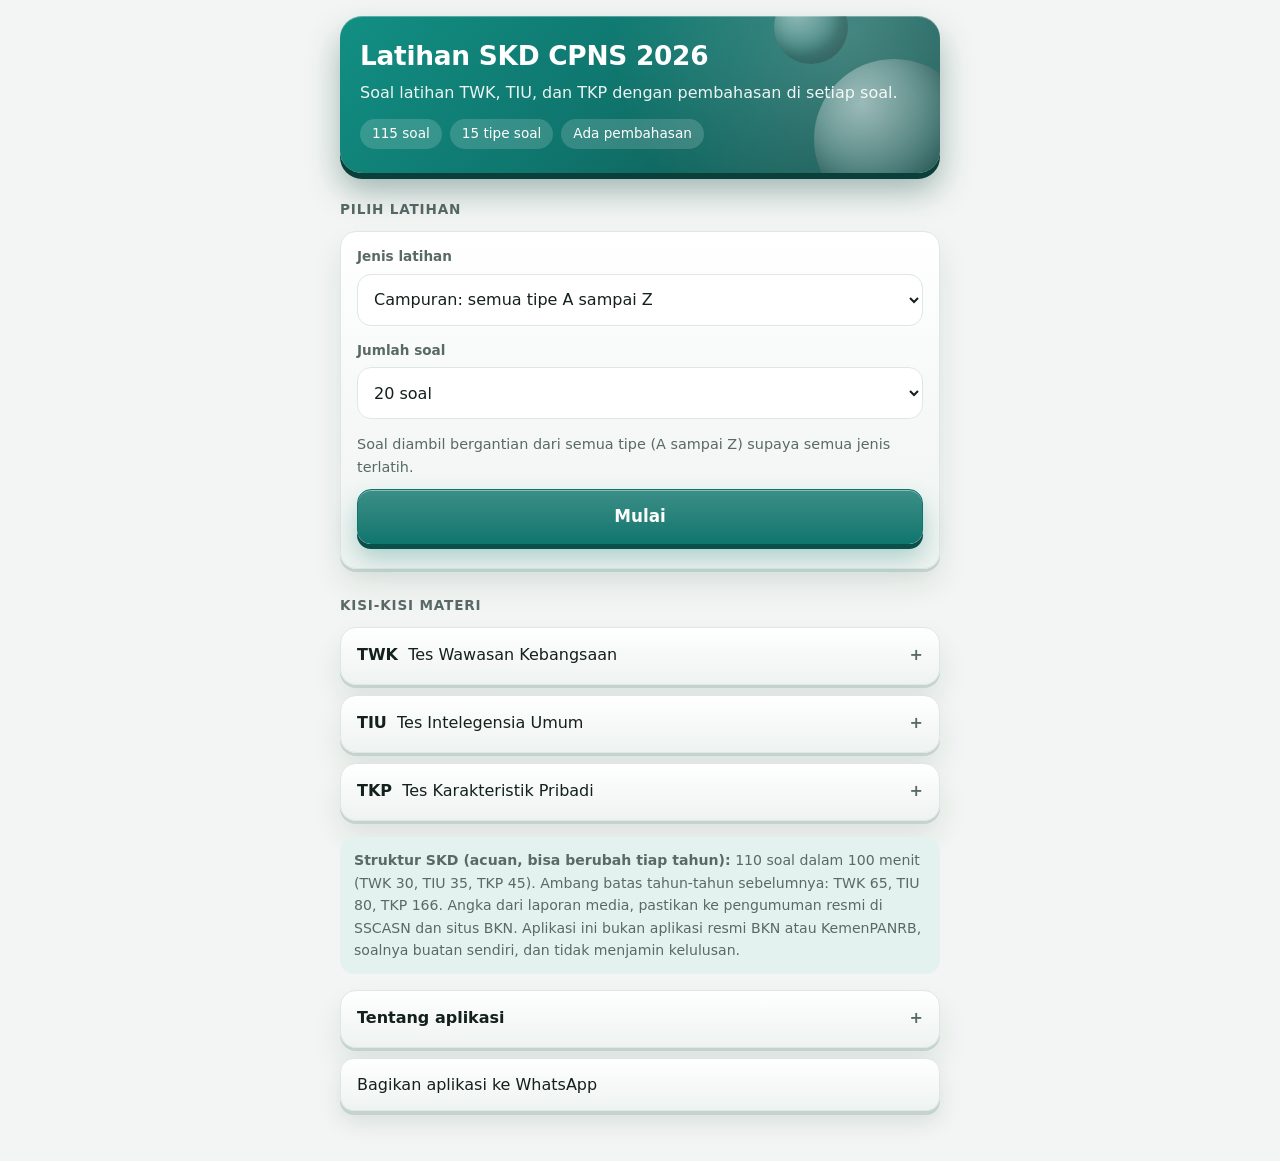
==== commit 3ae4cc94: "Add files via upload" ====
--- a/index.html
+++ b/index.html
@@ -56,95 +56,36 @@
 .btn.opt{border:2px solid var(--bd);align-items:center}
 .btn.opt.ok,.btn.opt.sel{border-color:var(--ac)}
 .opt.sel .l{background:var(--ac);color:var(--acfg)}.btn.opt.no{border-color:var(--bad)}
+.sel{display:block;width:100%;min-height:52px;border-radius:14px;border:1px solid var(--bd);background:var(--card);color:var(--fg);font:inherit;padding:0 12px;margin:6px 0 14px}
+.sel:disabled{opacity:.5}.sel:focus-visible{outline:3px solid var(--ac);outline-offset:2px}
+.lb{display:block;font-size:.85rem;color:var(--mut);font-weight:600}
+.warn{background:var(--nobg);color:var(--fg);border-radius:14px;padding:12px 14px;margin:12px 0;font-size:.9rem}
+
+:root{--card2:#eef3f1;--edge:#c5d3ce;--edge2:#0a4f49}
+@media (prefers-color-scheme:dark){:root:not([data-theme="light"]){--card2:#121b1a;--edge:#080d0c;--edge2:#17877a}}
+:root[data-theme="dark"]{--card2:#121b1a;--edge:#080d0c;--edge2:#17877a}
+.btn,.tile,.card{background:linear-gradient(180deg,var(--card),var(--card2));box-shadow:0 1px 0 rgba(255,255,255,.65) inset,0 4px 0 var(--edge),0 12px 22px rgba(16,40,35,.10)}
+.card{box-shadow:0 1px 0 rgba(255,255,255,.55) inset,0 3px 0 var(--edge),0 16px 30px rgba(16,40,35,.09)}
+.btn:active,.tile:active{transform:translateY(3px);box-shadow:0 1px 0 rgba(255,255,255,.65) inset,0 1px 0 var(--edge),0 3px 6px rgba(16,40,35,.10)}
+.btn.pri{background:linear-gradient(180deg,color-mix(in srgb,var(--ac) 82%,#fff),var(--ac));border-color:var(--ac);box-shadow:0 1px 0 rgba(255,255,255,.4) inset,0 5px 0 var(--edge2),0 14px 24px rgba(15,118,110,.30)}
+.btn.pri:active{transform:translateY(4px);box-shadow:0 1px 0 rgba(255,255,255,.4) inset,0 1px 0 var(--edge2),0 4px 8px rgba(15,118,110,.25)}
+.hero{position:relative;overflow:hidden;background:radial-gradient(circle at 85% 10%,rgba(255,255,255,.22),transparent 45%),linear-gradient(135deg,#128f83,#0f766e 45%,#134e4a);box-shadow:0 1px 0 rgba(255,255,255,.3) inset,0 6px 0 #0a3f3a,0 18px 32px rgba(10,63,58,.35)}
+.hero>*{position:relative;z-index:1}
+.hero::after{content:"";position:absolute;right:-34px;bottom:-46px;width:160px;height:160px;border-radius:50%;background:radial-gradient(circle at 30% 28%,rgba(255,255,255,.5),rgba(255,255,255,.06) 62%);box-shadow:inset -14px -18px 32px rgba(0,0,0,.28)}
+.hero::before{content:"";position:absolute;right:92px;top:-26px;width:74px;height:74px;border-radius:50%;background:radial-gradient(circle at 30% 28%,rgba(255,255,255,.45),rgba(255,255,255,.05) 62%);box-shadow:inset -8px -10px 18px rgba(0,0,0,.25)}
+.opt .l{background:linear-gradient(180deg,var(--card),var(--tint));box-shadow:0 2px 0 var(--edge),0 1px 0 rgba(255,255,255,.6) inset}
+.nb{box-shadow:0 3px 0 var(--edge)}.nb:active{transform:translateY(2px);box-shadow:0 1px 0 var(--edge)}
+.tm{box-shadow:0 3px 0 var(--edge)}
+.tag{box-shadow:0 2px 0 var(--edge)}
+@media (prefers-reduced-motion:reduce){.btn:active,.tile:active,.nb:active{transform:none}}
 </style>
 </head>
 <body>
 <main id="app"></main>
+<script src="soal.js"></script>
 <script>
-const m=(k,q,o,c,e)=>({k,q,e,o:o.map((t,i)=>({t,p:i===c?5:0}))});
-const t=(q,a,e)=>({k:"TKP",q,e,o:a.map(([t,p])=>({t,p}))});
-const Q=[
-m("TWK","Sikap mendahulukan kepentingan bangsa di atas kepentingan golongan paling sesuai dengan sila ...",["Ketuhanan Yang Maha Esa","Kemanusiaan yang adil dan beradab","Persatuan Indonesia","Kerakyatan yang dipimpin oleh hikmat kebijaksanaan","Keadilan sosial bagi seluruh rakyat Indonesia"],2,"Mengutamakan kepentingan bangsa dan menjaga persatuan adalah nilai sila ke-3, Persatuan Indonesia."),
-m("TWK","Ketentuan bahwa kedaulatan berada di tangan rakyat dan dilaksanakan menurut Undang-Undang Dasar tercantum dalam ...",["Pasal 1 ayat (1)","Pasal 1 ayat (2)","Pasal 1 ayat (3)","Pasal 2 ayat (1)","Pasal 3 ayat (1)"],1,"Pasal 1 ayat (2) UUD 1945 memuat ketentuan tersebut."),
-m("TWK","Semboyan Bhinneka Tunggal Ika dikutip dari kitab ...",["Negarakertagama","Sutasoma","Pararaton","Arjunawiwaha","Bharatayuddha"],1,"Frasa itu berasal dari kitab Sutasoma karya Mpu Tantular."),
-m("TWK","Kongres Pemuda II yang menghasilkan Sumpah Pemuda berlangsung pada tahun ...",["1908","1912","1928","1945","1949"],2,"Sumpah Pemuda diikrarkan pada 28 Oktober 1928."),
-m("TIU","Dokter : Pasien = Guru : ...",["Sekolah","Murid","Buku","Ujian","Kepala sekolah"],1,"Dokter melayani pasien, sama seperti guru mengajar murid."),
-m("TIU","Lanjutkan deret: 2, 6, 18, 54, ...",["108","148","162","216","256"],2,"Setiap suku dikali 3, sehingga 54 x 3 = 162."),
-m("TIU","Semua pegawai disiplin. Sebagian pegawai berkacamata. Kesimpulan yang pasti benar adalah ...",["Semua yang berkacamata adalah pegawai","Sebagian yang berkacamata adalah pegawai disiplin","Semua pegawai berkacamata","Tidak ada pegawai berkacamata yang disiplin","Sebagian pegawai tidak disiplin"],1,"Sebagian pegawai berkacamata, dan semua pegawai disiplin, maka sebagian yang berkacamata pasti disiplin."),
-m("TIU","25% dari 840 adalah ...",["190","200","210","220","250"],2,"840 x 25/100 = 210."),
-t("Rekan baru kesulitan memakai aplikasi kantor, sementara kamu sedang sibuk. Sikapmu ...",[["Menjadwalkan sesi khusus sore ini dan memberi tahu rekan baru",4],["Meluangkan beberapa menit sekarang untuk menjelaskan inti, lalu membagikan panduan tertulis",5],["Mengerjakan tugas rekan itu sendiri agar cepat selesai",3],["Menyarankan membaca manual sendiri tanpa bantuan",2],["Membiarkan karena itu bukan tugasmu",1]],"Jawaban terbaik membantu langsung dan membuat rekan mandiri (jejaring kerja)."),
-t("Seorang warga marah karena antrean pelayanan lama. Sikapmu ...",[["Menjelaskan penyebab antrean dan perkiraan waktu dengan sopan",4],["Mendengarkan, meminta maaf atas ketidaknyamanan, menjelaskan alur, dan membantu mempercepat sesuai prosedur",5],["Meminta warga menyampaikan keluhan lewat kotak saran",3],["Meminta warga bersabar tanpa penjelasan",2],["Membalas dengan nada tinggi",1]],"Pelayanan publik yang baik: empati, informasi jelas, dan solusi sesuai prosedur."),
-t("Atasan memberi tugas di luar keahlianmu dengan tenggat dekat. Sikapmu ...",[["Menerima dan mengerjakan sebisanya tanpa bertanya",4],["Menyampaikan kendala, meminta arahan, dan belajar cepat dari rekan atau panduan agar tetap selesai",5],["Meminta tugas dialihkan ke rekan lain tanpa mencoba",3],["Menunda sampai mendekati tenggat",2],["Menolak mentah-mentah",1]],"Profesionalisme: jujur soal kendala, aktif belajar, dan bertanggung jawab pada hasil."),
-t("Kamu menemukan kabar hoaks di grup WhatsApp keluarga. Sikapmu ...",[["Mengirim tautan klarifikasi tanpa komentar",4],["Memeriksa kebenarannya di sumber resmi lalu meluruskan dengan sopan",5],["Mengabaikan karena bukan urusanmu",3],["Meneruskan ke grup lain untuk dimintai pendapat",2],["Menyebarkannya lebih luas",1]],"Verifikasi dulu, lalu luruskan dengan santun."),
-m("TWK","Pancasila ditetapkan sebagai dasar negara dalam sidang PPKI pada tanggal ...",["1 Juni 1945","22 Juni 1945","17 Agustus 1945","18 Agustus 1945","5 Juli 1959"],3,"Sidang PPKI 18 Agustus 1945 mengesahkan UUD 1945 beserta Pancasila sebagai dasar negara."),
-m("TWK","Lembaga yang berwenang menguji undang-undang terhadap UUD 1945 adalah ...",["Mahkamah Agung","Mahkamah Konstitusi","Komisi Yudisial","Dewan Perwakilan Rakyat","Badan Pemeriksa Keuangan"],1,"Pengujian undang-undang terhadap UUD 1945 menjadi kewenangan Mahkamah Konstitusi."),
-m("TWK","Tujuan negara Indonesia dirumuskan dalam Pembukaan UUD 1945 alinea ...",["pertama","kedua","ketiga","keempat","tidak dirumuskan di Pembukaan"],3,"Alinea keempat memuat tujuan negara dan dasar negara."),
-m("TWK","Bentuk negara Indonesia menurut Pasal 1 ayat (1) UUD 1945 adalah ...",["Federal","Kesatuan berbentuk republik","Monarki konstitusional","Persemakmuran","Serikat"],1,"Pasal 1 ayat (1): Negara Indonesia ialah negara kesatuan yang berbentuk republik."),
-m("TWK","Hari Kebangkitan Nasional diperingati berdasarkan berdirinya organisasi ...",["Sarekat Islam","Budi Utomo","Indische Partij","Muhammadiyah","Taman Siswa"],1,"Budi Utomo berdiri 20 Mei 1908 dan dijadikan tonggak kebangkitan nasional."),
-m("TWK","Naskah Proklamasi Kemerdekaan Indonesia diketik oleh ...",["Soekarno","Mohammad Hatta","Sayuti Melik","Achmad Soebardjo","Fatmawati"],2,"Sayuti Melik mengetik naskah proklamasi dari tulisan tangan Soekarno."),
-m("TWK","Nilai dasar ASN dalam BerAKHLAK yang menekankan memegang teguh ideologi Pancasila, UUD 1945, dan setia kepada NKRI adalah ...",["Akuntabel","Harmonis","Kolaboratif","Loyal","Adaptif"],3,"Loyal: memegang teguh ideologi Pancasila, UUD 1945, dan setia kepada NKRI."),
-m("TWK","Pembagian wilayah NKRI atas provinsi, kabupaten, dan kota diatur dalam Pasal ... UUD 1945",["1","18","27","28","33"],1,"Pasal 18 mengatur pemerintahan daerah."),
-m("TWK","Hak dan kewajiban warga negara ikut serta dalam upaya pembelaan negara terdapat dalam ...",["Pasal 27 ayat (3)","Pasal 28A","Pasal 29 ayat (1)","Pasal 31 ayat (1)","Pasal 33 ayat (1)"],0,"Pasal 27 ayat (3) mengatur hak dan kewajiban bela negara."),
-m("TWK","Ketentuan bahwa bumi, air, dan kekayaan alam dikuasai negara untuk kemakmuran rakyat terdapat dalam ...",["Pasal 31","Pasal 32","Pasal 33 ayat (3)","Pasal 34","Pasal 28H"],2,"Pasal 33 ayat (3) UUD 1945 memuat ketentuan tersebut."),
-m("TWK","Presiden Soeharto menyatakan berhenti dari jabatannya pada tanggal ...",["12 Mei 1998","20 Mei 1998","21 Mei 1998","1 Juni 1998","27 Juli 1998"],2,"Soeharto mengundurkan diri pada 21 Mei 1998, menandai awal masa Reformasi."),
-m("TWK","Sidang BPUPKI pertama (29 Mei sampai 1 Juni 1945) membahas ...",["Dasar negara","Teks proklamasi","Pembagian wilayah","Mata uang","Pemilihan presiden"],0,"Sidang pertama BPUPKI membahas dasar negara; pada 1 Juni 1945 Soekarno mengemukakan gagasan Pancasila."),
-m("TIU","Sinonim kata EKSPLISIT adalah ...",["tersirat","terselubung","tersurat","rumit","singkat"],2,"Eksplisit berarti jelas atau tersurat."),
-m("TIU","Antonim kata TRANSPARAN adalah ...",["terbuka","jelas","tertutup","tipis","bening"],2,"Transparan berarti terbuka atau jelas; lawannya tertutup."),
-m("TIU","Pena : Menulis = Pisau : ...",["Dapur","Memotong","Tajam","Makan","Logam"],1,"Fungsi pena adalah menulis, fungsi pisau adalah memotong."),
-m("TIU","Sepatu : Kaki = Topi : ...",["Kepala","Rambut","Matahari","Kain","Pakaian"],0,"Sepatu dipakai di kaki, topi dipakai di kepala."),
-m("TIU","Lanjutkan deret: 3, 5, 9, 17, 33, ...",["49","57","65","66","81"],2,"Selisihnya 2, 4, 8, 16, 32, sehingga 33 + 32 = 65."),
-m("TIU","Lanjutkan deret: 1, 4, 9, 16, 25, ...",["30","32","36","42","49"],2,"Deretnya bilangan kuadrat: 6 x 6 = 36."),
-m("TIU","Harga barang Rp80.000 mendapat diskon 15%. Harga yang dibayar adalah ...",["Rp62.000","Rp64.000","Rp66.000","Rp68.000","Rp72.000"],3,"Diskon 15% = Rp12.000, jadi 80.000 - 12.000 = Rp68.000."),
-m("TIU","Kendaraan berkecepatan 60 km/jam menempuh 150 km dalam waktu ...",["2 jam","2,5 jam","3 jam","3,5 jam","4 jam"],1,"Waktu = jarak / kecepatan = 150 / 60 = 2,5 jam."),
-m("TIU","Perbandingan umur A dan B adalah 3 : 5 dan jumlahnya 48 tahun. Umur B adalah ...",["18 tahun","24 tahun","28 tahun","30 tahun","32 tahun"],3,"48 : 8 = 6, maka B = 5 x 6 = 30 tahun."),
-m("TIU","Jika hujan, maka jalan basah. Jalan tidak basah. Kesimpulannya ...",["Hujan","Tidak hujan","Jalan licin","Mungkin hujan","Tidak dapat disimpulkan"],1,"Kontraposisi: jalan tidak basah berarti tidak hujan."),
-m("TIU","Semua kucing adalah hewan. Tidak ada hewan yang berupa tumbuhan. Kesimpulan yang benar ...",["Sebagian kucing adalah tumbuhan","Tidak ada kucing yang berupa tumbuhan","Semua hewan adalah kucing","Semua tumbuhan adalah hewan","Sebagian hewan adalah kucing tumbuhan"],1,"Kucing termasuk hewan, hewan bukan tumbuhan, sehingga kucing bukan tumbuhan."),
-m("TIU","Andi lebih tinggi dari Budi. Budi lebih tinggi dari Citra. Dedi lebih rendah dari Citra. Siapa yang paling tinggi?",["Andi","Budi","Citra","Dedi","Tidak dapat ditentukan"],0,"Urutan tinggi: Andi > Budi > Citra > Dedi."),
-t("Pemohon layanan membawa berkas yang kurang satu dokumen. Sikapmu ...",[["Menjelaskan dokumen yang kurang, memberi daftar persyaratan lengkap, dan cara melengkapinya",5],["Menyebutkan dokumen yang kurang lalu mempersilakan datang lagi",4],["Meminta pemohon membaca papan pengumuman persyaratan",3],["Meminta pemohon bertanya ke loket lain",2],["Menolak dan menyuruh pulang",1]],"Pelayanan yang baik memberi informasi jelas dan solusi."),
-t("Kamu menerima email berisi tautan mencurigakan yang meminta kata sandi akun kantor. Sikapmu ...",[["Tidak membuka, melaporkan ke unit TI, lalu menghapusnya",5],["Tidak membuka dan menghapusnya",4],["Menanyakan ke rekan sebelum membukanya",3],["Membuka tautan tetapi tidak mengisi data",2],["Mengisi data agar akun tidak diblokir",1]],"Jangan klik; laporkan agar pegawai lain terlindungi (TIK)."),
-t("Dua rekan berselisih sehingga mengganggu kerja tim. Sikapmu ...",[["Mengajak keduanya berdiskusi mencari kesepakatan demi target tim",5],["Menyarankan mereka menyelesaikan sendiri",4],["Melaporkan ke atasan tanpa mencoba menengahi",3],["Menjaga jarak agar tidak terlibat",2],["Memihak salah satu",1]],"Menengahi secara netral menjaga jejaring kerja."),
-t("Rapat penting bertepatan dengan hari raya keagamaan salah satu rekan. Sikapmu ...",[["Mengusulkan jadwal lain agar semua dapat hadir",5],["Tetap rapat lalu memberi ringkasan kepada rekan tersebut",4],["Rapat dengan peserta lain dan menyerahkan notulen",3],["Meminta rekan itu memilih antara rapat dan hari rayanya",2],["Mengatakan hari raya bukan alasan tidak hadir",1]],"Menghargai perbedaan keyakinan (sosial budaya)."),
-t("Kamu menyadari ada kesalahan data pada laporan yang sudah dikirim. Sikapmu ...",[["Segera melapor ke atasan, memperbaiki, dan mengirim revisi",5],["Memperbaiki dan mengirim ulang tanpa memberi tahu",4],["Memperbaikinya pada laporan berikutnya",3],["Menunggu sampai ada yang menyadari",2],["Menyalahkan rekan penyedia data",1]],"Jujur dan bertanggung jawab (profesionalisme)."),
-t("Kamu mendengar rekan menyebarkan ujaran kebencian terhadap kelompok tertentu. Sikapmu ...",[["Menegur dengan santun, mengingatkan nilai persatuan, dan melapor bila berlanjut",5],["Menegur dengan santun",4],["Menghindar dari percakapan itu",3],["Mengabaikan",2],["Ikut tertawa",1]],"Menolak intoleransi dengan cara santun (anti radikalisme)."),
-t("Seorang lansia kesulitan mengisi formulir layanan. Sikapmu ...",[["Mendampingi dan membantu mengisi dengan sabar",5],["Meminta petugas lain membantu",4],["Memberi contoh formulir yang sudah terisi",3],["Meminta keluarganya datang membantu",2],["Meminta lansia mengisi sendiri",1]],"Pelayanan ramah dan inklusif."),
-t("Atasan menginstruksikan hal yang tidak sesuai prosedur. Sikapmu ...",[["Menyampaikan aturan yang berlaku dengan sopan dan mengusulkan alternatif sesuai prosedur",5],["Meminta instruksi tertulis terlebih dahulu",4],["Bertanya ke rekan senior sebelum memutuskan",3],["Menjalankan karena itu perintah atasan",2],["Menolak dengan kasar",1]],"Tetap taat aturan dengan komunikasi yang baik."),
-t("Kantor mewajibkan aplikasi baru yang belum kamu kuasai. Sikapmu ...",[["Mengikuti pelatihan, bertanya, dan berlatih sampai mahir",5],["Belajar sendiri dari panduan",4],["Menunggu rekan membantu",3],["Tetap memakai cara lama",2],["Menolak memakai aplikasi itu",1]],"Adaptif terhadap teknologi (TIK)."),
-t("Timmu butuh data dari unit lain yang lambat merespons. Sikapmu ...",[["Menghubungi langsung dengan sopan, menjelaskan urgensi dan tenggat, lalu menindaklanjuti",5],["Mengirim pengingat tertulis",4],["Meminta atasan yang menghubungi",3],["Menunggu sampai data dikirim",2],["Mengerjakan dengan data seadanya tanpa memberi tahu",1]],"Proaktif membangun kerja sama lintas unit."),
-t("Seorang warga berbicara bahasa daerah dan kesulitan berbahasa Indonesia saat dilayani. Sikapmu ...",[["Berbicara pelan dan sederhana serta meminta bantuan rekan yang memahami bahasa daerahnya",5],["Meminta warga memakai bahasa Indonesia",4],["Memanggil rekan untuk menggantikan",3],["Melayani sekadarnya",2],["Mengeluh kepada warga",1]],"Menghargai keberagaman dan memastikan layanan dipahami."),
-t("Jam pelayanan selesai tetapi masih ada pemohon yang mengantre. Sikapmu ...",[["Tetap melayani yang sudah mengantre sesuai aturan dan menginformasikan jam layanan besok",5],["Melayani sebagian dan meminta sisanya datang besok",4],["Meminta pemohon datang besok dengan penjelasan",3],["Menutup loket tanpa penjelasan",2],["Mematikan lampu dan pulang",1]],"Mengutamakan pelayanan tanpa melanggar aturan."),
-m("TWK","Lambang sila keempat Pancasila adalah ...",["Bintang","Rantai","Pohon beringin","Kepala banteng","Padi dan kapas"],3,"Sila keempat dilambangkan dengan kepala banteng."),
-m("TWK","Jaminan kemerdekaan tiap penduduk untuk memeluk agama dan beribadah tercantum dalam ...",["Pasal 28E","Pasal 29 ayat (2)","Pasal 30","Pasal 31","Pasal 32"],1,"Pasal 29 ayat (2) menjamin kemerdekaan memeluk agama dan beribadah."),
-m("TWK","Anggota MPR terdiri atas anggota DPR dan anggota ...",["DPRD","DPD","Mahkamah Agung","BPK","Menteri"],1,"Pasal 2 ayat (1) UUD 1945: MPR terdiri atas anggota DPR dan DPD."),
-m("TWK","Hari Pahlawan 10 November memperingati pertempuran di ...",["Bandung","Semarang","Surabaya","Ambarawa","Medan"],2,"Hari Pahlawan memperingati pertempuran di Surabaya pada November 1945."),
-m("TWK","Konferensi Asia Afrika tahun 1955 diselenggarakan di ...",["Jakarta","Bandung","Yogyakarta","Denpasar","Surabaya"],1,"KAA 1955 berlangsung di Bandung."),
-m("TWK","Nilai BerAKHLAK yang menekankan bertanggung jawab atas kepercayaan yang diberikan adalah ...",["Kompeten","Akuntabel","Harmonis","Adaptif","Loyal"],1,"Akuntabel berarti bertanggung jawab atas kepercayaan yang diberikan."),
-m("TWK","Proklamator kemerdekaan Indonesia adalah ...",["Soekarno dan Sutan Sjahrir","Soekarno dan Mohammad Hatta","Soekarno dan Ki Hajar Dewantara","Mohammad Hatta dan Sutan Sjahrir","Soekarno dan Soeharto"],1,"Proklamasi dibacakan oleh Soekarno dan Mohammad Hatta pada 17 Agustus 1945."),
-m("TWK","Perubahan UUD 1945 pada masa Reformasi dilakukan sebanyak ... kali",["2","3","4","5","6"],2,"UUD 1945 diubah empat kali, pada tahun 1999 sampai 2002."),
-m("TWK","Lembaga negara yang memeriksa pengelolaan dan tanggung jawab keuangan negara adalah ...",["Bank Indonesia","Badan Pemeriksa Keuangan","Otoritas Jasa Keuangan","Komisi Pemberantasan Korupsi","Mahkamah Agung"],1,"Pemeriksaan keuangan negara adalah tugas Badan Pemeriksa Keuangan (BPK)."),
-m("TWK","Jumlah bulu pada masing-masing sayap Garuda Pancasila adalah ...",["8","17","19","45","5"],1,"Sayap 17, ekor 8, pangkal ekor 19, leher 45, melambangkan 17 Agustus 1945."),
-m("TIU","Sinonim kata AKURAT adalah ...",["tepat","cepat","lambat","kasar","jauh"],0,"Akurat berarti tepat dan teliti."),
-m("TIU","Antonim kata MUTAKHIR adalah ...",["modern","terbaru","kuno","canggih","cepat"],2,"Mutakhir berarti terbaru; lawannya kuno."),
-m("TIU","Mata : Melihat = Telinga : ...",["Suara","Mendengar","Kepala","Berbicara","Musik"],1,"Fungsi mata adalah melihat, fungsi telinga adalah mendengar."),
-m("TIU","Panas : Dingin = Tinggi : ...",["Besar","Rendah","Jauh","Lebar","Panjang"],1,"Panas berlawanan dengan dingin, tinggi berlawanan dengan rendah."),
-m("TIU","Lanjutkan deret: 5, 10, 20, 40, ...",["60","70","80","90","100"],2,"Setiap suku dikali 2, jadi 40 x 2 = 80."),
-m("TIU","Lanjutkan deret: 100, 90, 81, 73, 66, ...",["58","59","60","61","62"],2,"Selisihnya turun 10, 9, 8, 7, 6, jadi 66 - 6 = 60."),
-m("TIU","3/4 + 1/2 = ...",["4/6","1","5/4","3/2","7/4"],2,"3/4 + 2/4 = 5/4."),
-m("TIU","Rata-rata lima bilangan adalah 12. Empat bilangan di antaranya 10, 12, 14, dan 11. Bilangan kelima adalah ...",["11","12","13","14","15"],2,"Jumlah seluruhnya 60. Empat bilangan berjumlah 47, jadi yang kelima 13."),
-m("TIU","Enam orang menyelesaikan pekerjaan dalam 10 hari. Jika dikerjakan 12 orang, selesai dalam ... hari",["4","5","6","8","20"],1,"Jumlah orang dua kali lipat, waktu menjadi setengahnya: 5 hari."),
-m("TIU","Semua A adalah B. Semua B adalah C. Kesimpulan yang benar ...",["Semua C adalah A","Semua A adalah C","Sebagian C bukan B","Tidak ada A yang C","Semua B adalah A"],1,"A termasuk B dan B termasuk C, maka A termasuk C."),
-t("Warga mengeluhkan layanan kantormu lewat media sosial. Sikapmu ...",[["Menanggapi dengan sopan, menelusuri masalahnya, menindaklanjuti, dan mengabari hasilnya",5],["Membalas singkat dan mengarahkan ke kanal pengaduan resmi",4],["Meneruskan ke atasan tanpa menjawab warga",3],["Menunggu sampai ada instruksi",2],["Menghapus komentar tersebut",1]],"Tanggapan cepat, sopan, dan tuntas adalah inti pelayanan publik."),
-t("Target kerjamu bulan ini belum tercapai. Sikapmu ...",[["Menganalisis penyebabnya, menyusun rencana perbaikan, dan melapor ke atasan",5],["Menambah jam kerja tanpa melapor",4],["Meminta tenggat diperpanjang tanpa rencana",3],["Menunggu bantuan datang",2],["Menyalahkan keadaan",1]],"Profesional: terbuka soal kendala dan punya rencana."),
-t("Rekan beda generasi memakai cara kerja yang berbeda darimu. Sikapmu ...",[["Mengajak berdiskusi dan menggabungkan kelebihan kedua cara",5],["Menyesuaikan diri dengan cara rekan",4],["Tetap memakai caramu sendiri",3],["Menghindari kerja sama",2],["Mengejek cara kerjanya",1]],"Kolaborasi yang menghargai perbedaan."),
-t("Pegawai baru dari daerah lain dijadikan bahan lelucon karena logatnya. Sikapmu ...",[["Menegur dengan santun dan mengajak menghargai perbedaan",5],["Mengajak pegawai baru bergabung berbincang",4],["Diam saja",3],["Ikut tersenyum",2],["Ikut bercanda",1]],"Sosial budaya: menolak merendahkan orang lain."),
-t("Kamu harus presentasi lewat video call, tetapi koneksi sering terganggu. Sikapmu ...",[["Menyiapkan jaringan cadangan, mengirim materi lebih dulu, dan memberi tahu peserta",5],["Mencoba memperbaiki koneksi saat berlangsung",4],["Menunda dan memberi tahu peserta",3],["Menunggu koneksi membaik tanpa memberi tahu",2],["Membatalkan sepihak",1]],"Antisipasi risiko teknis (TIK)."),
-t("Seseorang mengajakmu bergabung kelompok yang menolak Pancasila. Sikapmu ...",[["Menolak tegas dan melaporkan kepada pihak berwenang atau atasan",5],["Menolak tegas lalu menjauh",4],["Menolak dengan halus",3],["Mendengarkan dulu tanpa menolak",2],["Ikut bergabung",1]],"Anti radikalisme: tegas menolak dan melapor."),
-t("Warga meminta layanan di luar kewenangan unitmu. Sikapmu ...",[["Menjelaskan dengan sopan dan mengarahkan ke unit berwenang beserta alurnya",5],["Menyebut unit yang berwenang",4],["Meminta warga mencari sendiri",3],["Menolak tanpa penjelasan",2],["Menjanjikan layanan padahal bukan kewenanganmu",1]],"Arahkan dengan jelas tanpa melanggar kewenangan."),
-t("Seorang rekan berulang kali datang terlambat. Sikapmu ...",[["Menegur secara pribadi dengan baik dan melapor jika terus berulang",5],["Menegur secara pribadi",4],["Membicarakannya dengan rekan lain",3],["Mengabaikan",2],["Mempermalukannya di depan umum",1]],"Tegur dengan baik dan tetap hormati rekan."),
-t("Atasan memuji kamu atas keberhasilan proyek yang dikerjakan bersama tim. Sikapmu ...",[["Mengakui kontribusi seluruh tim",5],["Berterima kasih dan menyebut peran rekan tertentu",4],["Menerima pujian tanpa komentar",3],["Menyebut kontribusimu paling besar",2],["Mengatakan itu hasil kerjamu sendiri",1]],"Menghargai kerja tim."),
-t("Rekan meminta salinan data pribadi warga di komputer kantor untuk keperluan pribadi. Sikapmu ...",[["Menolak dengan sopan dan menjelaskan bahwa data wajib dilindungi",5],["Menolak dan melapor ke atasan",4],["Meminta izin tertulis atasan dulu",3],["Memberikan sebagian saja",2],["Memberikan salinannya",1]],"Data pribadi harus dilindungi (integritas dan TIK).")
-
-];
-const KISI={TWK:["Pancasila, UUD 1945, NKRI, Bhinneka Tunggal Ika","Nasionalisme, integritas, bela negara","Sejarah dan isu nasional"],TIU:["Verbal: analogi, sinonim dan antonim","Numerik: deret dan hitungan","Logika: silogisme; figural"],TKP:["Pelayanan publik, jejaring kerja","Sosial budaya, teknologi informasi dan komunikasi","Profesionalisme, anti radikalisme"]};
+if(typeof Q==="undefined"){document.getElementById("app").innerHTML="<p style=\"padding:20px\">Bank soal gagal dimuat. Periksa tanda baca di soal.js.</p>";throw new Error("Q")}
+const KISI={TWK:["Pancasila, UUD 1945, NKRI, Bhinneka Tunggal Ika","Nasionalisme, integritas, bela negara","Sejarah dan isu nasional"],TIU:["Verbal: sinonim, antonim, analogi","Numerik: deret, persen, perbandingan, soal cerita","Logika: silogisme dan penalaran analitis","Figural (soal gambar): belum ada di aplikasi ini"],TKP:["Pelayanan publik, jejaring kerja","Sosial budaya, teknologi informasi dan komunikasi","Profesionalisme, anti radikalisme"]};
 const NAMA={TWK:"Tes Wawasan Kebangsaan",TIU:"Tes Intelegensia Umum",TKP:"Tes Karakteristik Pribadi"};
 const app=document.getElementById("app");
 const shuf=a=>a.map(x=>[Math.random(),x]).sort((p,q)=>p[0]-q[0]).map(x=>x[1]);
@@ -159,24 +100,30 @@
 function waTo(text){window.open("https://wa.me/"+FEEDBACK+"?text="+encodeURIComponent(text),"_blank","noopener")}
 function wa(text){window.open("https://wa.me/?text="+encodeURIComponent(text),"_blank","noopener")}
 function home(){
- app.innerHTML=`<section class="hero"><h1>Latihan SKD CPNS 2026</h1><p>Soal latihan TWK, TIU, dan TKP dengan pembahasan di setiap soal.</p><div class="chips"><span>${Q.length} soal</span><span>3 subtes</span><span>Ada pembahasan</span></div></section>
- ${load()?`<button class="btn" id="rs"><b>Lanjutkan simulasi ${PACK[load().p].n}</b><br><span class="mut">Waktu ujian masih berjalan</span></button>`:""}<button class="btn pri" data-c="ALL">Mulai: 20 soal acak</button>
- <h2>Simulasi tryout (paket tetap)</h2><p class="mut">Soal dan waktu sama untuk semua peserta, mirip CAT: ada penghitung waktu, penanda ragu-ragu, dan navigasi nomor.</p>
- ${PACK.map((P,p)=>`<button class="btn" data-p="${p}"><b>${P.n}</b><br><span class="mut">${P.tw+P.ti+P.tk} soal, ${P.min} menit (TWK ${P.tw}, TIU ${P.ti}, TKP ${P.tk})</span></button>`).join("")}
- <h2>Pilih subtes</h2>
- <div class="grid">${["TWK","TIU","TKP"].map(k=>`<button class="tile" data-c="${k}"><b>${k}</b><span>${nQ(k)} soal</span></button>`).join("")}</div>
+ app.innerHTML=`<section class="hero"><h1>Latihan SKD CPNS 2026</h1><p>Soal latihan TWK, TIU, dan TKP dengan pembahasan di setiap soal.</p><div class="chips"><span>${Q.length} soal</span><span>${nTop} tipe soal</span><span>Ada pembahasan</span></div></section>
+ ${load()?`<button class="btn" id="rs"><b>Lanjutkan simulasi ${PACK[load().p].n}</b><br><span class="mut">Waktu ujian masih berjalan</span></button>`:""}${BAD.length?`<div class="warn"><b>Perhatian:</b> format soal nomor ${BAD.join(", ")} belum benar. Periksa file soal.</div>`:""}
+ <h2>Pilih latihan</h2>
+ <div class="card"><label class="lb" for="sel">Jenis latihan</label>
+ <select id="sel" class="sel"><option value="ALL">Campuran: semua tipe A sampai Z</option>
+ <optgroup label="Per subtes"><option value="TWK">TWK saja (${nQ("TWK")} soal)</option><option value="TIU">TIU saja (${nQ("TIU")} soal)</option><option value="TKP">TKP saja (${nQ("TKP")} soal)</option></optgroup>${grp("TIU","Fokus TIU (per tipe soal)")}${grp("TWK","Topik TWK")}${grp("TKP","Topik TKP")}
+ ${PACK.length?`<optgroup label="Simulasi tryout (paket tetap)">${PACK.map((P,p)=>`<option value="P${p}">${P.n}: ${P.tw+P.ti+P.tk} soal, ${P.min} menit</option>`).join("")}</optgroup>`:""}</select>
+ <label class="lb" for="cnt">Jumlah soal</label>
+ <select id="cnt" class="sel"><option value="10">10 soal</option><option value="20" selected>20 soal</option><option value="30">30 soal</option><option value="0">Semua soal</option></select>
+ <p class="mut" id="hint"></p><button class="btn pri" id="go">Mulai</button></div>
  <h2>Kisi-kisi materi</h2>
  ${Object.keys(KISI).map(k=>`<details class="card"><summary><b>${k}</b> &nbsp;${NAMA[k]}</summary><ul>${KISI[k].map(x=>`<li>${x}</li>`).join("")}</ul></details>`).join("")}
  <div class="note"><strong>Struktur SKD (acuan, bisa berubah tiap tahun):</strong> 110 soal dalam 100 menit (TWK 30, TIU 35, TKP 45). Ambang batas tahun-tahun sebelumnya: TWK 65, TIU 80, TKP 166. Angka dari laporan media, pastikan ke pengumuman resmi di SSCASN dan situs BKN. Aplikasi ini bukan aplikasi resmi BKN atau KemenPANRB, soalnya buatan sendiri, dan tidak menjamin kelulusan.</div>
  <details class="card"><summary><b>Tentang aplikasi</b></summary><p style="margin-top:8px">Aplikasi latihan mandiri, bukan aplikasi resmi BKN atau KemenPANRB. Soal dibuat sendiri dan belum tentu sama dengan soal asli. Tidak ada jaminan kelulusan. Aplikasi ini tidak meminta login dan tidak mengirim data pribadi ke server; progres simulasi hanya disimpan di perangkatmu. Tombol masukan membuka WhatsApp dengan pesan yang kamu kirim sendiri.</p></details>
  <button class="btn" id="sh">Bagikan aplikasi ke WhatsApp</button>${FEEDBACK?`<button class="btn" id="fbk">Kirim masukan ke pembuat</button>`:""}`;
- app.querySelectorAll("[data-c]").forEach(b=>b.onclick=()=>start(b.dataset.c));
- app.querySelectorAll("[data-p]").forEach(b=>b.onclick=()=>startCat(+b.dataset.p));
+ const sel=document.getElementById("sel"),cnt=document.getElementById("cnt"),hint=document.getElementById("hint");
+ const upd=()=>{const v=sel.value,pk=v.startsWith("P");cnt.disabled=pk;if(pk){const P=PACK[+v.slice(1)];hint.textContent=`Paket tetap: ${P.tw+P.ti+P.tk} soal dalam ${P.min} menit. Soal dan waktu sama untuk semua peserta.`}else hint.textContent=v==="ALL"?"Soal diambil bergantian dari semua tipe (A sampai Z) supaya semua jenis terlatih.":"Soal diacak setiap kali mulai."};
+ sel.onchange=upd;upd();
+ document.getElementById("go").onclick=()=>{const v=sel.value;v.startsWith("P")?startCat(+v.slice(1)):start(v,+cnt.value)};
  if(document.getElementById("rs"))document.getElementById("rs").onclick=resume;
  document.getElementById("sh").onclick=()=>wa("Latihan soal SKD CPNS 2026 (TWK, TIU, TKP) dengan kisi-kisi dan pembahasan: "+url());
  if(FEEDBACK)document.getElementById("fbk").onclick=()=>waTo("Masukan untuk Latihan SKD CPNS 2026:\n");
 }
-function start(c){L=shuf(Q.filter(q=>c==="ALL"||q.k===c));if(c==="ALL")L=L.slice(0,20);i=0;sc={TWK:0,TIU:0,TKP:0};mx={TWK:0,TIU:0,TKP:0};ans=null;show()}
+function start(c,n){L=c==="ALL"?mix():shuf(c.startsWith("T:")?Q.filter(q=>q.tp===c.slice(2)):Q.filter(q=>q.k===c));if(n>0)L=L.slice(0,n);i=0;sc={TWK:0,TIU:0,TKP:0};mx={TWK:0,TIU:0,TKP:0};ans=null;show()}
 function show(){
  const q=L[i];ans=null;
  app.innerHTML=`<div class="top"><span class="tag">${q.k}</span><span class="mut">${i+1} / ${L.length}</span></div><div class="bar"><i style="width:${i/L.length*100}%"></i></div>
@@ -210,7 +157,18 @@
  document.getElementById("ag").onclick=home;
  window.scrollTo(0,0);
 }
-const PACK=[{n:"Paket 1",tw:6,ti:8,tk:10,min:22},{n:"Paket 2",tw:6,ti:8,tk:10,min:22}];
+const topikOf=q=>{const s=q.q;
+ if(q.k==="TIU")return /^(Sinonim|Antonim)/i.test(s)?"Sinonim dan antonim":/ : .*=\s*\S*\s*\.\.\.$|= .*\.\.\.$/.test(s)&&s.includes(" : ")?"Analogi":/deret/i.test(s)?"Deret angka":/Semua|Jika|lebih tinggi/.test(s)?"Logika dan silogisme":"Hitungan dan persen";
+ if(q.k==="TWK")return /Pasal|UUD|Pembukaan|MPR|Mahkamah|Badan|Lembaga|Ketentuan/.test(s)?"UUD 1945 dan lembaga negara":/Pancasila|sila|Garuda|Bhinneka|BerAKHLAK|Nilai|Sikap/.test(s)?"Pancasila dan nilai":"Sejarah nasional";
+ return /warga|pemohon|layanan|antre|lansia/i.test(s)?"Pelayanan publik":/email|aplikasi|video call|hoaks|data pribadi/i.test(s)?"TIK dan literasi digital":/menolak Pancasila|ujaran/i.test(s)?"Anti radikalisme":/rekan|tim|unit|pujian|generasi|daerah lain/i.test(s)?"Jejaring kerja":"Profesionalisme"};
+Q.forEach(q=>{q.tp=q.tp||topikOf(q)});
+const nTop=new Set(Q.map(q=>q.tp)).size;
+const grp=(k,l)=>{const ts=[...new Set(Q.filter(q=>q.k===k).map(q=>q.tp))];return `<optgroup label="${l}">${ts.map(t=>`<option value="T:${t}">${t} (${Q.filter(q=>q.tp===t).length})</option>`).join("")}</optgroup>`};
+const mix=()=>{const g={};Q.forEach(q=>(g[q.tp]=g[q.tp]||[]).push(q));const ks=shuf(Object.keys(g));ks.forEach(k=>g[k]=shuf(g[k]));const out=[];let more=true;while(more){more=false;ks.forEach(k=>{if(g[k].length){out.push(g[k].pop());more=true}})}return out};
+const PK={tw:6,ti:8,tk:10,min:22};
+const nPack=Math.min(Math.floor(nQ("TWK")/PK.tw),Math.floor(nQ("TIU")/PK.ti),Math.floor(nQ("TKP")/PK.tk));
+const PACK=Array.from({length:nPack},(_,i)=>({n:"Paket "+(i+1),tw:PK.tw,ti:PK.ti,tk:PK.tk,min:PK.min}));
+const BAD=Q.map((q,i)=>{const mx=Math.max(...q.o.map(o=>o.p));const ok=["TWK","TIU","TKP"].includes(q.k)&&q.q&&q.e&&q.o.length===5&&q.o.filter(o=>o.p===mx).length===1&&(q.k!=="TKP"||q.o.map(o=>o.p).sort().join("")==="12345");return ok?0:i+1}).filter(Boolean);
 let C=null,tmr=null;
 const idxOf=k=>Q.map((q,i)=>q.k===k?i:-1).filter(i=>i>=0);
 const fmt=s=>String(Math.floor(s/60)).padStart(2,"0")+":"+String(s%60).padStart(2,"0");
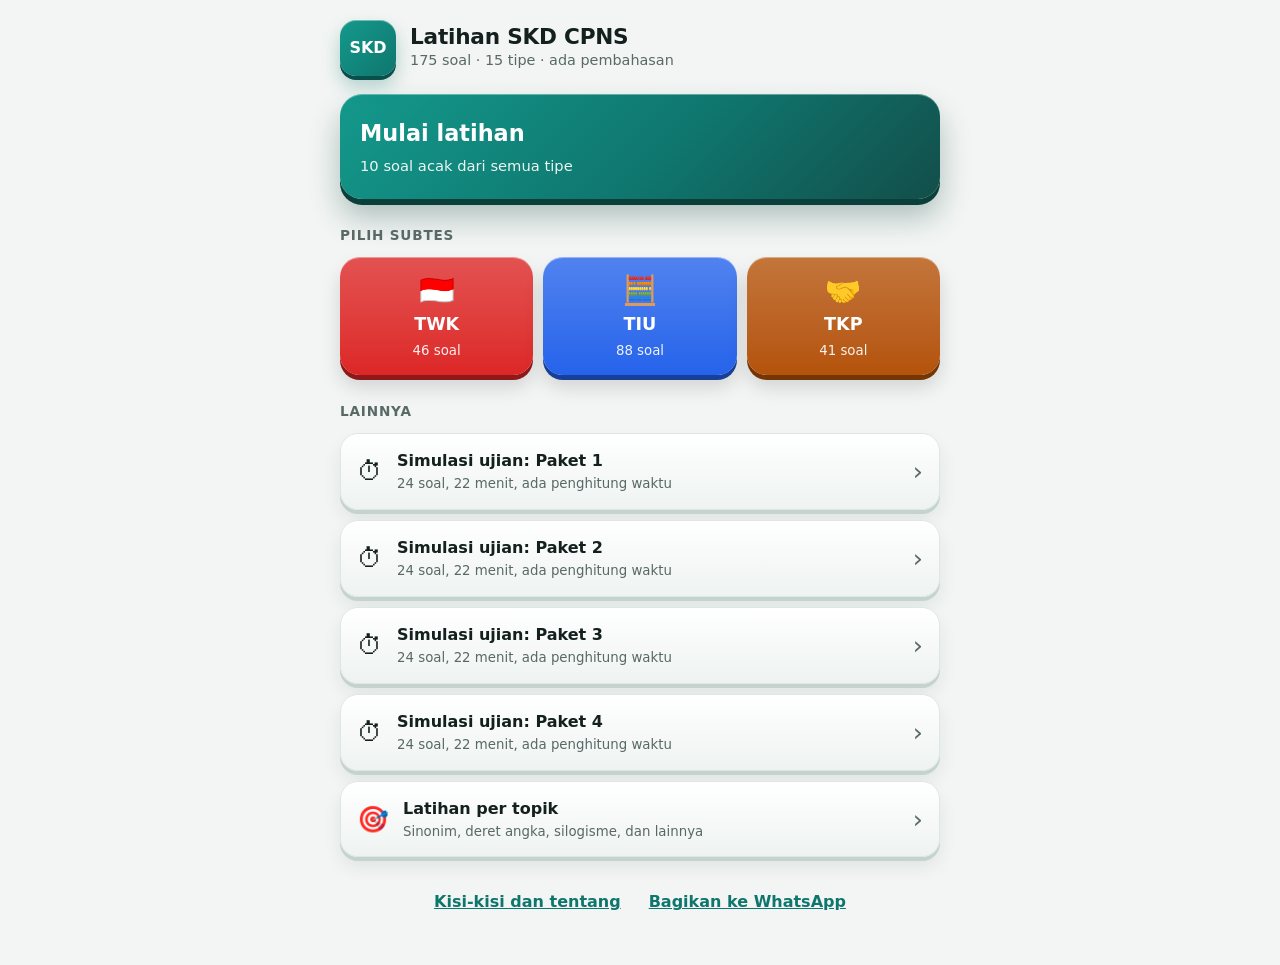
==== commit 5cf58625: "Add files via upload" ====
--- a/index.html
+++ b/index.html
@@ -78,11 +78,32 @@
 .tm{box-shadow:0 3px 0 var(--edge)}
 .tag{box-shadow:0 2px 0 var(--edge)}
 @media (prefers-reduced-motion:reduce){.btn:active,.tile:active,.nb:active{transform:none}}
+
+.hd{display:flex;gap:14px;align-items:center;margin:4px 0 18px}.hd h1{margin:0;font-size:1.35rem}.hd p{margin:0}
+.logo{width:56px;height:56px;flex:none;border-radius:16px;display:flex;align-items:center;justify-content:center;font-weight:800;color:#fff;background:linear-gradient(135deg,#14998c,#0f766e);box-shadow:0 1px 0 rgba(255,255,255,.4) inset,0 4px 0 #0a4f49,0 10px 18px rgba(15,118,110,.3)}
+.big{display:block;width:100%;text-align:left;border:0;border-radius:22px;padding:22px 20px;margin:12px 0;font:inherit;cursor:pointer;color:#fff;background:linear-gradient(135deg,#14998c,#0f766e 55%,#134e4a);box-shadow:0 1px 0 rgba(255,255,255,.35) inset,0 6px 0 #0a3f3a,0 18px 30px rgba(10,63,58,.3);transition:transform .08s,box-shadow .08s}
+.big span{display:block;font-size:1.4rem;font-weight:800}.big small{display:block;opacity:.92;font-size:.92rem;margin-top:2px}
+.big:active{transform:translateY(4px);box-shadow:0 1px 0 rgba(255,255,255,.35) inset,0 2px 0 #0a3f3a,0 6px 10px rgba(10,63,58,.3)}
+.big.resume{background:linear-gradient(135deg,#f59e0b,#b45309);box-shadow:0 1px 0 rgba(255,255,255,.4) inset,0 6px 0 #78350f,0 16px 26px rgba(120,53,15,.3)}
+.g3{display:grid;grid-template-columns:repeat(3,1fr);gap:10px}
+.sub{border:0;border-radius:20px;padding:16px 6px 14px;font:inherit;cursor:pointer;color:#fff;background:linear-gradient(180deg,color-mix(in srgb,var(--c) 80%,#fff),var(--c));box-shadow:0 1px 0 rgba(255,255,255,.4) inset,0 5px 0 color-mix(in srgb,var(--c) 65%,#000),0 12px 20px rgba(0,0,0,.14);display:flex;flex-direction:column;align-items:center;gap:2px}
+.sub i{font-style:normal;font-size:1.8rem;line-height:1.2}.sub b{font-size:1.1rem}.sub small{opacity:.92}
+.sub:active{transform:translateY(4px);box-shadow:0 1px 0 rgba(255,255,255,.4) inset,0 1px 0 color-mix(in srgb,var(--c) 65%,#000)}
+.row3{display:flex;align-items:center;gap:14px;width:100%;text-align:left;font:inherit;color:var(--fg);cursor:pointer;border:1px solid var(--bd);border-radius:18px;padding:14px 16px;margin:10px 0;background:linear-gradient(180deg,var(--card),var(--card2));box-shadow:0 1px 0 rgba(255,255,255,.6) inset,0 4px 0 var(--edge),0 10px 18px rgba(16,40,35,.08)}
+.row3 i{font-style:normal;font-size:1.6rem}.row3 span{flex:1}.row3 b{display:block}.row3 small{display:block;color:var(--mut)}.row3 em{font-style:normal;font-size:1.6rem;color:var(--mut)}
+.row3:active{transform:translateY(3px);box-shadow:0 1px 0 var(--edge)}
+.foot{display:flex;gap:4px;flex-wrap:wrap;justify-content:center;margin-top:22px}.lnk{background:none;border:0;color:var(--ac);font:inherit;font-weight:600;padding:10px 12px;cursor:pointer;min-height:44px;text-decoration:underline}
+.back{background:none;border:0;color:var(--ac);font:inherit;font-weight:700;padding:8px 0;min-height:44px;cursor:pointer}
+.chips2{display:flex;flex-wrap:wrap;gap:10px}.chip{border:0;border-radius:999px;padding:12px 16px;font:inherit;font-weight:600;cursor:pointer;color:#fff;min-height:44px;background:linear-gradient(180deg,color-mix(in srgb,var(--c) 80%,#fff),var(--c));box-shadow:0 3px 0 color-mix(in srgb,var(--c) 65%,#000)}
+.chip small{opacity:.85;margin-left:4px}.chip:active{transform:translateY(3px);box-shadow:none}
+@media (prefers-reduced-motion:reduce){.big:active,.sub:active,.row3:active,.chip:active{transform:none}}
 </style>
 </head>
 <body>
 <main id="app"></main>
 <script src="soal.js"></script>
+<script src="soal2.js"></script>
+<script src="soal3.js"></script>
 <script>
 if(typeof Q==="undefined"){document.getElementById("app").innerHTML="<p style=\"padding:20px\">Bank soal gagal dimuat. Periksa tanda baca di soal.js.</p>";throw new Error("Q")}
 const KISI={TWK:["Pancasila, UUD 1945, NKRI, Bhinneka Tunggal Ika","Nasionalisme, integritas, bela negara","Sejarah dan isu nasional"],TIU:["Verbal: sinonim, antonim, analogi","Numerik: deret, persen, perbandingan, soal cerita","Logika: silogisme dan penalaran analitis","Figural (soal gambar): belum ada di aplikasi ini"],TKP:["Pelayanan publik, jejaring kerja","Sosial budaya, teknologi informasi dan komunikasi","Profesionalisme, anti radikalisme"]};
@@ -99,29 +120,45 @@
 const url=()=>SHARE||location.href.split("#")[0];
 function waTo(text){window.open("https://wa.me/"+FEEDBACK+"?text="+encodeURIComponent(text),"_blank","noopener")}
 function wa(text){window.open("https://wa.me/?text="+encodeURIComponent(text),"_blank","noopener")}
+const SUB={TWK:{e:"🇮🇩",c:"#dc2626"},TIU:{e:"🧮",c:"#2563eb"},TKP:{e:"🤝",c:"#b45309"}};
+function hist(){try{return JSON.parse(localStorage.getItem("skd-hist")||"[]")}catch(e){return[]}}
+function addHist(l,p){try{const h=hist();h.unshift({l,p,d:new Date().toLocaleDateString("id-ID",{day:"numeric",month:"short"})});localStorage.setItem("skd-hist",JSON.stringify(h.slice(0,5)))}catch(e){}}
 function home(){
- app.innerHTML=`<section class="hero"><h1>Latihan SKD CPNS 2026</h1><p>Soal latihan TWK, TIU, dan TKP dengan pembahasan di setiap soal.</p><div class="chips"><span>${Q.length} soal</span><span>${nTop} tipe soal</span><span>Ada pembahasan</span></div></section>
- ${load()?`<button class="btn" id="rs"><b>Lanjutkan simulasi ${PACK[load().p].n}</b><br><span class="mut">Waktu ujian masih berjalan</span></button>`:""}${BAD.length?`<div class="warn"><b>Perhatian:</b> format soal nomor ${BAD.join(", ")} belum benar. Periksa file soal.</div>`:""}
- <h2>Pilih latihan</h2>
- <div class="card"><label class="lb" for="sel">Jenis latihan</label>
- <select id="sel" class="sel"><option value="ALL">Campuran: semua tipe A sampai Z</option>
- <optgroup label="Per subtes"><option value="TWK">TWK saja (${nQ("TWK")} soal)</option><option value="TIU">TIU saja (${nQ("TIU")} soal)</option><option value="TKP">TKP saja (${nQ("TKP")} soal)</option></optgroup>${grp("TIU","Fokus TIU (per tipe soal)")}${grp("TWK","Topik TWK")}${grp("TKP","Topik TKP")}
- ${PACK.length?`<optgroup label="Simulasi tryout (paket tetap)">${PACK.map((P,p)=>`<option value="P${p}">${P.n}: ${P.tw+P.ti+P.tk} soal, ${P.min} menit</option>`).join("")}</optgroup>`:""}</select>
- <label class="lb" for="cnt">Jumlah soal</label>
- <select id="cnt" class="sel"><option value="10">10 soal</option><option value="20" selected>20 soal</option><option value="30">30 soal</option><option value="0">Semua soal</option></select>
- <p class="mut" id="hint"></p><button class="btn pri" id="go">Mulai</button></div>
- <h2>Kisi-kisi materi</h2>
+ const r=load(),h=hist();
+ app.innerHTML=`<header class="hd"><div class="logo">SKD</div><div><h1>Latihan SKD CPNS</h1><p class="mut">${Q.length} soal · ${nTop} tipe · ada pembahasan</p></div></header>
+ ${BAD.length?`<div class="warn"><b>Perhatian:</b> format soal nomor ${BAD.join(", ")} belum benar.</div>`:""}
+ ${r?`<button class="big resume" id="rs"><span>Lanjutkan simulasi</span><small>${PACK[r.p].n}, waktu masih berjalan</small></button>`:""}
+ <button class="big" id="q10"><span>Mulai latihan</span><small>10 soal acak dari semua tipe</small></button>
+ <h2>Pilih subtes</h2>
+ <div class="g3">${Object.keys(SUB).map(k=>`<button class="sub" style="--c:${SUB[k].c}" data-k="${k}"><i>${SUB[k].e}</i><b>${k}</b><small>${nQ(k)} soal</small></button>`).join("")}</div>
+ <h2>Lainnya</h2>
+ ${PACK.map((P,p)=>`<button class="row3" data-p="${p}"><i>⏱</i><span><b>Simulasi ujian: ${P.n}</b><small>${P.tw+P.ti+P.tk} soal, ${P.min} menit, ada penghitung waktu</small></span><em>›</em></button>`).join("")}
+ <button class="row3" id="tp"><i>🎯</i><span><b>Latihan per topik</b><small>Sinonim, deret angka, silogisme, dan lainnya</small></span><em>›</em></button>
+ ${h.length?`<h2>Riwayat terakhir</h2><div class="card">${h.slice(0,3).map(x=>`<div class="row2"><span>${esc(x.l)} <small class="mut">${x.d}</small></span><b>${x.p}%</b></div>`).join("")}</div>`:""}
+ <div class="foot"><button class="lnk" id="inf">Kisi-kisi dan tentang</button><button class="lnk" id="sh">Bagikan ke WhatsApp</button>${FEEDBACK?`<button class="lnk" id="fbk">Kirim masukan</button>`:""}</div>`;
+ const $=id=>document.getElementById(id);
+ if($("rs"))$("rs").onclick=resume;
+ $("q10").onclick=()=>start("ALL",10);
+ app.querySelectorAll("[data-k]").forEach(b=>b.onclick=()=>start(b.dataset.k,10));
+ app.querySelectorAll("[data-p]").forEach(b=>b.onclick=()=>startCat(+b.dataset.p));
+ $("tp").onclick=topics;$("inf").onclick=info;
+ $("sh").onclick=()=>wa("Latihan soal SKD CPNS 2026 (TWK, TIU, TKP) dengan pembahasan: "+url());
+ if(FEEDBACK)$("fbk").onclick=()=>waTo("Masukan untuk Latihan SKD CPNS 2026:\n");
+ window.scrollTo(0,0);
+}
+function topics(){
+ const g=k=>{const ts=[...new Set(Q.filter(q=>q.k===k).map(q=>q.tp))];return `<h2>${SUB[k].e} ${k}</h2><div class="chips2">${ts.map(t=>`<button class="chip" style="--c:${SUB[k].c}" data-t="${esc(t)}">${esc(t)} <small>${Q.filter(q=>q.tp===t).length}</small></button>`).join("")}</div>`};
+ app.innerHTML=`<button class="back" id="bk">‹ Kembali</button><h1>Latihan per topik</h1><p class="mut">Pilih satu topik. Soal diacak, 10 per sesi.</p>${["TIU","TWK","TKP"].map(g).join("")}`;
+ document.getElementById("bk").onclick=home;
+ app.querySelectorAll("[data-t]").forEach(b=>b.onclick=()=>start("T:"+b.dataset.t,10));
+ window.scrollTo(0,0);
+}
+function info(){
+ app.innerHTML=`<button class="back" id="bk">‹ Kembali</button><h1>Kisi-kisi dan tentang</h1>
  ${Object.keys(KISI).map(k=>`<details class="card"><summary><b>${k}</b> &nbsp;${NAMA[k]}</summary><ul>${KISI[k].map(x=>`<li>${x}</li>`).join("")}</ul></details>`).join("")}
- <div class="note"><strong>Struktur SKD (acuan, bisa berubah tiap tahun):</strong> 110 soal dalam 100 menit (TWK 30, TIU 35, TKP 45). Ambang batas tahun-tahun sebelumnya: TWK 65, TIU 80, TKP 166. Angka dari laporan media, pastikan ke pengumuman resmi di SSCASN dan situs BKN. Aplikasi ini bukan aplikasi resmi BKN atau KemenPANRB, soalnya buatan sendiri, dan tidak menjamin kelulusan.</div>
- <details class="card"><summary><b>Tentang aplikasi</b></summary><p style="margin-top:8px">Aplikasi latihan mandiri, bukan aplikasi resmi BKN atau KemenPANRB. Soal dibuat sendiri dan belum tentu sama dengan soal asli. Tidak ada jaminan kelulusan. Aplikasi ini tidak meminta login dan tidak mengirim data pribadi ke server; progres simulasi hanya disimpan di perangkatmu. Tombol masukan membuka WhatsApp dengan pesan yang kamu kirim sendiri.</p></details>
- <button class="btn" id="sh">Bagikan aplikasi ke WhatsApp</button>${FEEDBACK?`<button class="btn" id="fbk">Kirim masukan ke pembuat</button>`:""}`;
- const sel=document.getElementById("sel"),cnt=document.getElementById("cnt"),hint=document.getElementById("hint");
- const upd=()=>{const v=sel.value,pk=v.startsWith("P");cnt.disabled=pk;if(pk){const P=PACK[+v.slice(1)];hint.textContent=`Paket tetap: ${P.tw+P.ti+P.tk} soal dalam ${P.min} menit. Soal dan waktu sama untuk semua peserta.`}else hint.textContent=v==="ALL"?"Soal diambil bergantian dari semua tipe (A sampai Z) supaya semua jenis terlatih.":"Soal diacak setiap kali mulai."};
- sel.onchange=upd;upd();
- document.getElementById("go").onclick=()=>{const v=sel.value;v.startsWith("P")?startCat(+v.slice(1)):start(v,+cnt.value)};
- if(document.getElementById("rs"))document.getElementById("rs").onclick=resume;
- document.getElementById("sh").onclick=()=>wa("Latihan soal SKD CPNS 2026 (TWK, TIU, TKP) dengan kisi-kisi dan pembahasan: "+url());
- if(FEEDBACK)document.getElementById("fbk").onclick=()=>waTo("Masukan untuk Latihan SKD CPNS 2026:\n");
+ <div class="note"><strong>Struktur SKD (acuan, bisa berubah tiap tahun):</strong> 110 soal dalam 100 menit (TWK 30, TIU 35, TKP 45). Ambang batas tahun-tahun sebelumnya: TWK 65, TIU 80, TKP 166. Angka dari laporan media, pastikan ke pengumuman resmi di SSCASN dan situs BKN.</div>
+ <div class="note">Aplikasi latihan mandiri, bukan aplikasi resmi BKN atau KemenPANRB. Soal dibuat sendiri dan belum tentu sama dengan soal asli. Tidak ada jaminan kelulusan. Tidak ada login, tidak ada data pribadi dikirim ke server; riwayat dan sesi simulasi hanya disimpan di perangkatmu.</div>`;
+ document.getElementById("bk").onclick=home;window.scrollTo(0,0);
 }
 function start(c,n){L=c==="ALL"?mix():shuf(c.startsWith("T:")?Q.filter(q=>q.tp===c.slice(2)):Q.filter(q=>q.k===c));if(n>0)L=L.slice(0,n);i=0;sc={TWK:0,TIU:0,TKP:0};mx={TWK:0,TIU:0,TKP:0};ans=null;show()}
 function show(){
@@ -145,7 +182,7 @@
 }
 function fin(){
  const ks=["TWK","TIU","TKP"].filter(k=>mx[k]>0),tot=ks.reduce((a,k)=>a+sc[k],0),tm=ks.reduce((a,k)=>a+mx[k],0);
- const pct=Math.round(tot/tm*100),line=ks.map(k=>`${k} ${sc[k]}/${mx[k]}`).join(", ");
+ const pct=Math.round(tot/tm*100);addHist("Latihan "+L.length+" soal",pct);const line=ks.map(k=>`${k} ${sc[k]}/${mx[k]}`).join(", ");
  const msg=pct>=80?"Hasil sangat baik. Pertahankan ritme latihanmu.":pct>=60?"Cukup baik. Pelajari ulang bagian yang masih salah.":"Masih perlu banyak latihan. Ulangi materi dasarnya dulu.";
  app.innerHTML=`<h1>Hasil latihan</h1>
  <div class="card"><div class="ring"><svg viewBox="0 0 120 120" width="150" height="150" role="img" aria-label="Skor ${pct} persen"><circle cx="60" cy="60" r="52" fill="none" stroke="var(--bd)" stroke-width="10"/><circle cx="60" cy="60" r="52" fill="none" stroke="var(--ac)" stroke-width="10" stroke-linecap="round" stroke-dasharray="${(pct*3.267).toFixed(1)} 400" transform="rotate(-90 60 60)"/><text x="60" y="67" text-anchor="middle" font-size="26" font-weight="700" fill="var(--fg)">${pct}%</text></svg></div>
@@ -205,7 +242,7 @@
  clearInterval(tmr);drop();
  const S={TWK:[0,0],TIU:[0,0],TKP:[0,0]};
  C.qs.forEach(k=>{const q=Q[k];S[q.k][1]+=Math.max(...q.o.map(o=>o.p));if(C.ans[k]!==undefined)S[q.k][0]+=q.o[C.ans[k]].p});
- const ks=Object.keys(S).filter(x=>S[x][1]>0),tot=ks.reduce((a,x)=>a+S[x][0],0),mxs=ks.reduce((a,x)=>a+S[x][1],0),pct=Math.round(tot/mxs*100);
+ const ks=Object.keys(S).filter(x=>S[x][1]>0),tot=ks.reduce((a,x)=>a+S[x][0],0),mxs=ks.reduce((a,x)=>a+S[x][1],0),pct=Math.round(tot/mxs*100);addHist(PACK[C.p].n,pct);
  const na=C.qs.filter(k=>C.ans[k]===undefined).length,line=ks.map(x=>`${x} ${S[x][0]}/${S[x][1]}`).join(", ");
  app.innerHTML=`<h1>Hasil ${PACK[C.p].n}</h1>
  <div class="card"><div class="ring">${ringSvg(pct)}</div><p style="text-align:center;margin:0 0 6px"><strong>${tot} dari ${mxs} poin</strong></p><p class="mut" style="text-align:center">${na} soal tidak dijawab.</p>
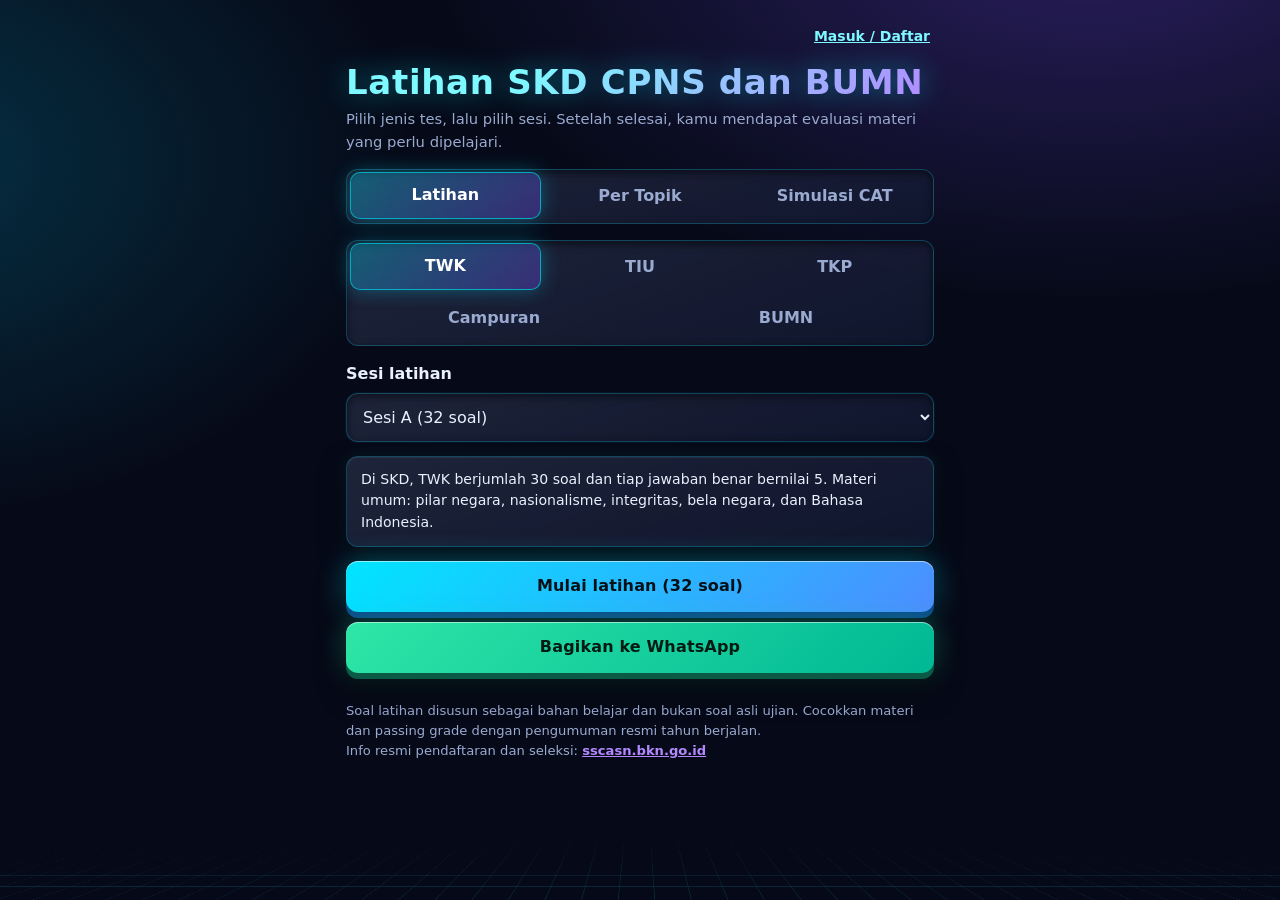
==== commit bf8c4d2a: "Add files via upload" ====
--- a/index.html
+++ b/index.html
@@ -1,268 +1,56 @@
-<!doctype html>
+<!DOCTYPE html>
 <html lang="id">
 <head>
 <meta charset="utf-8">
 <meta name="viewport" content="width=device-width, initial-scale=1, viewport-fit=cover">
-<meta name="theme-color" content="#0f766e">
+<meta http-equiv="Content-Security-Policy" content="default-src 'self'; script-src 'self'; style-src 'self' 'unsafe-inline' https://fonts.googleapis.com; font-src https://fonts.gstatic.com; img-src 'self' data:; connect-src 'self' https://*.supabase.co; manifest-src 'self'; worker-src 'self'; object-src 'none'; base-uri 'none'; form-action 'none'">
+<meta name="referrer" content="strict-origin-when-cross-origin">
+<title>Latihan SKD CPNS dan BUMN</title>
+<meta name="description" content="Latihan soal SKD CPNS dan BUMN: TWK, TIU, TKP, dan AKHLAK dengan pembahasan.">
+<meta name="theme-color" content="#060a18">
 <link rel="manifest" href="manifest.webmanifest">
-<link rel="icon" href="icon-192.png">
-<link rel="apple-touch-icon" href="icon-192.png">
-<title>Latihan SKD CPNS 2026</title>
-<style>
-:root{--bg:#f2f5f3;--fg:#13201d;--mut:#586966;--card:#fff;--ac:#0f766e;--acfg:#fff;--tint:#e4f2ef;--bad:#b42318;--okbg:#e4f5ec;--nobg:#fdecea;--bd:#dfe7e4;--sh:0 1px 2px rgba(16,40,35,.06),0 8px 24px rgba(16,40,35,.07);color-scheme:light;box-sizing:border-box;padding-top:env(safe-area-inset-top,0px);padding-bottom:env(safe-area-inset-bottom,0px)}
-@media (prefers-color-scheme:dark){:root:not([data-theme="light"]){--bg:#0e1514;--fg:#e6f0ed;--mut:#9bb0ab;--card:#16201f;--ac:#2dd4bf;--acfg:#032a25;--tint:#143230;--bad:#ff8f84;--okbg:#10301f;--nobg:#3a1714;--bd:#26393a;--sh:none;color-scheme:dark}}
-:root[data-theme="dark"]{--bg:#0e1514;--fg:#e6f0ed;--mut:#9bb0ab;--card:#16201f;--ac:#2dd4bf;--acfg:#032a25;--tint:#143230;--bad:#ff8f84;--okbg:#10301f;--nobg:#3a1714;--bd:#26393a;--sh:none;color-scheme:dark}
-html{scroll-padding-top:env(safe-area-inset-top,0px)}
-body{margin:0;background:var(--bg);color:var(--fg);font:16px/1.6 system-ui,-apple-system,"Segoe UI",Roboto,sans-serif;-webkit-font-smoothing:antialiased}
-main{max-width:600px;margin:0 auto;padding:16px 16px 40px;animation:in .25s ease-out}
-@keyframes in{from{opacity:0;transform:translateY(6px)}to{opacity:1;transform:none}}
-@media (prefers-reduced-motion:reduce){main{animation:none}.btn,.tile{transition:none!important}}
-h1{font-size:1.65rem;line-height:1.2;margin:0 0 8px;letter-spacing:-.01em}
-h2{font-size:.85rem;text-transform:uppercase;letter-spacing:.06em;color:var(--mut);margin:26px 0 10px}
-p{margin:0 0 10px}.mut{color:var(--mut);font-size:.9rem}
-.hero{background:linear-gradient(135deg,#0f766e,#134e4a);color:#fff;border-radius:22px;padding:24px 20px;box-shadow:var(--sh);margin-bottom:14px}
-.hero p{opacity:.92;margin:0 0 14px}.chips{display:flex;gap:8px;flex-wrap:wrap}.chips span{background:rgba(255,255,255,.16);border-radius:999px;padding:4px 12px;font-size:.85rem}
-.card{background:var(--card);border:1px solid var(--bd);border-radius:16px;padding:14px 16px;margin:10px 0;box-shadow:var(--sh)}
-details.card summary{cursor:pointer;min-height:28px;list-style:none}details.card summary::-webkit-details-marker{display:none}
-details.card summary::after{content:"+";float:right;color:var(--mut);font-weight:700}details[open].card summary::after{content:"\2212"}
-.note{font-size:.88rem;color:var(--mut);background:var(--tint);border-radius:14px;padding:12px 14px;margin:16px 0}
-.btn{display:block;width:100%;min-height:52px;margin:10px 0;padding:13px 16px;border-radius:14px;border:1px solid var(--bd);background:var(--card);color:var(--fg);font:inherit;text-align:left;cursor:pointer;box-shadow:var(--sh);transition:transform .08s,border-color .15s}
-.btn:active{transform:scale(.985)}.btn:focus-visible,.tile:focus-visible{outline:3px solid var(--ac);outline-offset:2px}
-.btn.pri{background:var(--ac);color:var(--acfg);border-color:var(--ac);text-align:center;font-weight:700;font-size:1.05rem}
-.grid{display:grid;grid-template-columns:repeat(3,1fr);gap:10px}
-.tile{min-height:92px;border-radius:16px;border:1px solid var(--bd);background:var(--card);color:var(--fg);font:inherit;cursor:pointer;box-shadow:var(--sh);display:flex;flex-direction:column;align-items:center;justify-content:center;gap:2px;transition:transform .08s}
-.tile:active{transform:scale(.97)}.tile b{font-size:1.25rem;color:var(--ac)}.tile span{font-size:.82rem;color:var(--mut)}
-.top{display:flex;justify-content:space-between;align-items:center;margin-bottom:8px}
-.tag{display:inline-block;font-size:.8rem;font-weight:700;background:var(--tint);color:var(--ac);border-radius:8px;padding:2px 10px}
-.bar{height:8px;background:var(--bd);border-radius:4px;margin:0 0 18px;overflow:hidden}.bar i{display:block;height:100%;background:var(--ac);border-radius:4px;transition:width .3s}
-.q{font-size:1.1rem;font-weight:600;line-height:1.5;margin:0 0 14px}
-.opt{display:flex;gap:12px;align-items:flex-start;line-height:1.45}
-.opt .l{flex:none;width:30px;height:30px;border-radius:50%;background:var(--tint);color:var(--ac);font-weight:700;display:flex;align-items:center;justify-content:center;font-size:.9rem}
-.opt.ok{background:var(--okbg);border:2px solid var(--ac)}.opt.no{background:var(--nobg);border:2px solid var(--bad)}
-.opt.ok .l{background:var(--ac);color:var(--acfg);font-size:0}.opt.ok .l::after{content:"\2713";font-size:1rem}
-.opt.no .l{background:var(--bad);color:#fff;font-size:0}.opt.no .l::after{content:"\2715";font-size:.95rem}
-#nx{position:sticky;bottom:12px}
-.ring{display:flex;justify-content:center;margin:8px 0 4px}
-.row2{display:flex;justify-content:space-between;font-size:.92rem;margin:12px 0 4px}
-ul{margin:8px 0 0;padding-left:20px}
-.row{display:flex;gap:8px}.row .btn{flex:1;text-align:center;padding:10px 6px}
-.opt.sel{background:var(--tint);border:2px solid var(--ac)}
-.tm{font-variant-numeric:tabular-nums;font-size:1.15rem;background:var(--tint);color:var(--ac);border-radius:10px;padding:2px 12px}
-.nav{display:grid;grid-template-columns:repeat(auto-fill,minmax(44px,1fr));gap:8px;margin-bottom:8px}
-.nb{min-height:44px;border-radius:10px;border:1px solid var(--bd);background:var(--card);color:var(--fg);font:inherit;cursor:pointer}
-.nb.done{background:var(--ac);color:var(--acfg);border-color:var(--ac)}
-.nb.flg{outline:3px solid #d97706;outline-offset:-3px}
-.nb.cur{box-shadow:0 0 0 3px var(--fg)}
-.btn.opt{border:2px solid var(--bd);align-items:center}
-.btn.opt.ok,.btn.opt.sel{border-color:var(--ac)}
-.opt.sel .l{background:var(--ac);color:var(--acfg)}.btn.opt.no{border-color:var(--bad)}
-.sel{display:block;width:100%;min-height:52px;border-radius:14px;border:1px solid var(--bd);background:var(--card);color:var(--fg);font:inherit;padding:0 12px;margin:6px 0 14px}
-.sel:disabled{opacity:.5}.sel:focus-visible{outline:3px solid var(--ac);outline-offset:2px}
-.lb{display:block;font-size:.85rem;color:var(--mut);font-weight:600}
-.warn{background:var(--nobg);color:var(--fg);border-radius:14px;padding:12px 14px;margin:12px 0;font-size:.9rem}
-
-:root{--card2:#eef3f1;--edge:#c5d3ce;--edge2:#0a4f49}
-@media (prefers-color-scheme:dark){:root:not([data-theme="light"]){--card2:#121b1a;--edge:#080d0c;--edge2:#17877a}}
-:root[data-theme="dark"]{--card2:#121b1a;--edge:#080d0c;--edge2:#17877a}
-.btn,.tile,.card{background:linear-gradient(180deg,var(--card),var(--card2));box-shadow:0 1px 0 rgba(255,255,255,.65) inset,0 4px 0 var(--edge),0 12px 22px rgba(16,40,35,.10)}
-.card{box-shadow:0 1px 0 rgba(255,255,255,.55) inset,0 3px 0 var(--edge),0 16px 30px rgba(16,40,35,.09)}
-.btn:active,.tile:active{transform:translateY(3px);box-shadow:0 1px 0 rgba(255,255,255,.65) inset,0 1px 0 var(--edge),0 3px 6px rgba(16,40,35,.10)}
-.btn.pri{background:linear-gradient(180deg,color-mix(in srgb,var(--ac) 82%,#fff),var(--ac));border-color:var(--ac);box-shadow:0 1px 0 rgba(255,255,255,.4) inset,0 5px 0 var(--edge2),0 14px 24px rgba(15,118,110,.30)}
-.btn.pri:active{transform:translateY(4px);box-shadow:0 1px 0 rgba(255,255,255,.4) inset,0 1px 0 var(--edge2),0 4px 8px rgba(15,118,110,.25)}
-.hero{position:relative;overflow:hidden;background:radial-gradient(circle at 85% 10%,rgba(255,255,255,.22),transparent 45%),linear-gradient(135deg,#128f83,#0f766e 45%,#134e4a);box-shadow:0 1px 0 rgba(255,255,255,.3) inset,0 6px 0 #0a3f3a,0 18px 32px rgba(10,63,58,.35)}
-.hero>*{position:relative;z-index:1}
-.hero::after{content:"";position:absolute;right:-34px;bottom:-46px;width:160px;height:160px;border-radius:50%;background:radial-gradient(circle at 30% 28%,rgba(255,255,255,.5),rgba(255,255,255,.06) 62%);box-shadow:inset -14px -18px 32px rgba(0,0,0,.28)}
-.hero::before{content:"";position:absolute;right:92px;top:-26px;width:74px;height:74px;border-radius:50%;background:radial-gradient(circle at 30% 28%,rgba(255,255,255,.45),rgba(255,255,255,.05) 62%);box-shadow:inset -8px -10px 18px rgba(0,0,0,.25)}
-.opt .l{background:linear-gradient(180deg,var(--card),var(--tint));box-shadow:0 2px 0 var(--edge),0 1px 0 rgba(255,255,255,.6) inset}
-.nb{box-shadow:0 3px 0 var(--edge)}.nb:active{transform:translateY(2px);box-shadow:0 1px 0 var(--edge)}
-.tm{box-shadow:0 3px 0 var(--edge)}
-.tag{box-shadow:0 2px 0 var(--edge)}
-@media (prefers-reduced-motion:reduce){.btn:active,.tile:active,.nb:active{transform:none}}
-
-.hd{display:flex;gap:14px;align-items:center;margin:4px 0 18px}.hd h1{margin:0;font-size:1.35rem}.hd p{margin:0}
-.logo{width:56px;height:56px;flex:none;border-radius:16px;display:flex;align-items:center;justify-content:center;font-weight:800;color:#fff;background:linear-gradient(135deg,#14998c,#0f766e);box-shadow:0 1px 0 rgba(255,255,255,.4) inset,0 4px 0 #0a4f49,0 10px 18px rgba(15,118,110,.3)}
-.big{display:block;width:100%;text-align:left;border:0;border-radius:22px;padding:22px 20px;margin:12px 0;font:inherit;cursor:pointer;color:#fff;background:linear-gradient(135deg,#14998c,#0f766e 55%,#134e4a);box-shadow:0 1px 0 rgba(255,255,255,.35) inset,0 6px 0 #0a3f3a,0 18px 30px rgba(10,63,58,.3);transition:transform .08s,box-shadow .08s}
-.big span{display:block;font-size:1.4rem;font-weight:800}.big small{display:block;opacity:.92;font-size:.92rem;margin-top:2px}
-.big:active{transform:translateY(4px);box-shadow:0 1px 0 rgba(255,255,255,.35) inset,0 2px 0 #0a3f3a,0 6px 10px rgba(10,63,58,.3)}
-.big.resume{background:linear-gradient(135deg,#f59e0b,#b45309);box-shadow:0 1px 0 rgba(255,255,255,.4) inset,0 6px 0 #78350f,0 16px 26px rgba(120,53,15,.3)}
-.g3{display:grid;grid-template-columns:repeat(3,1fr);gap:10px}
-.sub{border:0;border-radius:20px;padding:16px 6px 14px;font:inherit;cursor:pointer;color:#fff;background:linear-gradient(180deg,color-mix(in srgb,var(--c) 80%,#fff),var(--c));box-shadow:0 1px 0 rgba(255,255,255,.4) inset,0 5px 0 color-mix(in srgb,var(--c) 65%,#000),0 12px 20px rgba(0,0,0,.14);display:flex;flex-direction:column;align-items:center;gap:2px}
-.sub i{font-style:normal;font-size:1.8rem;line-height:1.2}.sub b{font-size:1.1rem}.sub small{opacity:.92}
-.sub:active{transform:translateY(4px);box-shadow:0 1px 0 rgba(255,255,255,.4) inset,0 1px 0 color-mix(in srgb,var(--c) 65%,#000)}
-.row3{display:flex;align-items:center;gap:14px;width:100%;text-align:left;font:inherit;color:var(--fg);cursor:pointer;border:1px solid var(--bd);border-radius:18px;padding:14px 16px;margin:10px 0;background:linear-gradient(180deg,var(--card),var(--card2));box-shadow:0 1px 0 rgba(255,255,255,.6) inset,0 4px 0 var(--edge),0 10px 18px rgba(16,40,35,.08)}
-.row3 i{font-style:normal;font-size:1.6rem}.row3 span{flex:1}.row3 b{display:block}.row3 small{display:block;color:var(--mut)}.row3 em{font-style:normal;font-size:1.6rem;color:var(--mut)}
-.row3:active{transform:translateY(3px);box-shadow:0 1px 0 var(--edge)}
-.foot{display:flex;gap:4px;flex-wrap:wrap;justify-content:center;margin-top:22px}.lnk{background:none;border:0;color:var(--ac);font:inherit;font-weight:600;padding:10px 12px;cursor:pointer;min-height:44px;text-decoration:underline}
-.back{background:none;border:0;color:var(--ac);font:inherit;font-weight:700;padding:8px 0;min-height:44px;cursor:pointer}
-.chips2{display:flex;flex-wrap:wrap;gap:10px}.chip{border:0;border-radius:999px;padding:12px 16px;font:inherit;font-weight:600;cursor:pointer;color:#fff;min-height:44px;background:linear-gradient(180deg,color-mix(in srgb,var(--c) 80%,#fff),var(--c));box-shadow:0 3px 0 color-mix(in srgb,var(--c) 65%,#000)}
-.chip small{opacity:.85;margin-left:4px}.chip:active{transform:translateY(3px);box-shadow:none}
-@media (prefers-reduced-motion:reduce){.big:active,.sub:active,.row3:active,.chip:active{transform:none}}
-</style>
+<link rel="icon" href="img/icon.svg" type="image/svg+xml">
+<link rel="apple-touch-icon" href="img/icon-192.png">
+<link href="https://fonts.googleapis.com/css2?family=Orbitron:wght@600;800&family=Plus+Jakarta+Sans:wght@400;600;800&display=swap" rel="stylesheet">
+<link rel="stylesheet" href="css/style.css">
+<link rel="stylesheet" href="css/theme.css">
+<link rel="stylesheet" href="css/futuristic.css">
 </head>
 <body>
-<main id="app"></main>
-<script src="soal.js"></script>
-<script src="soal2.js"></script>
-<script src="soal3.js"></script>
-<script>
-if(typeof Q==="undefined"){document.getElementById("app").innerHTML="<p style=\"padding:20px\">Bank soal gagal dimuat. Periksa tanda baca di soal.js.</p>";throw new Error("Q")}
-const KISI={TWK:["Pancasila, UUD 1945, NKRI, Bhinneka Tunggal Ika","Nasionalisme, integritas, bela negara","Sejarah dan isu nasional"],TIU:["Verbal: sinonim, antonim, analogi","Numerik: deret, persen, perbandingan, soal cerita","Logika: silogisme dan penalaran analitis","Figural (soal gambar): belum ada di aplikasi ini"],TKP:["Pelayanan publik, jejaring kerja","Sosial budaya, teknologi informasi dan komunikasi","Profesionalisme, anti radikalisme"]};
-const NAMA={TWK:"Tes Wawasan Kebangsaan",TIU:"Tes Intelegensia Umum",TKP:"Tes Karakteristik Pribadi"};
-const app=document.getElementById("app");
-const shuf=a=>a.map(x=>[Math.random(),x]).sort((p,q)=>p[0]-q[0]).map(x=>x[1]);
-const nQ=k=>Q.filter(q=>q.k===k).length;
-// Isi dengan nomor WhatsApp-mu (format 628xxxxxxxxxx) agar tombol masukan muncul.
-const FEEDBACK="";
-let L=[],i=0,sc,mx,ans;
-const esc=s=>String(s).replace(/&/g,"&amp;").replace(/</g,"&lt;");
-// Isi SHARE dengan link unduh APK (mis. halaman Releases GitHub) setelah APK jadi.
-const SHARE="";
-const url=()=>SHARE||location.href.split("#")[0];
-function waTo(text){window.open("https://wa.me/"+FEEDBACK+"?text="+encodeURIComponent(text),"_blank","noopener")}
-function wa(text){window.open("https://wa.me/?text="+encodeURIComponent(text),"_blank","noopener")}
-const SUB={TWK:{e:"🇮🇩",c:"#dc2626"},TIU:{e:"🧮",c:"#2563eb"},TKP:{e:"🤝",c:"#b45309"}};
-function hist(){try{return JSON.parse(localStorage.getItem("skd-hist")||"[]")}catch(e){return[]}}
-function addHist(l,p){try{const h=hist();h.unshift({l,p,d:new Date().toLocaleDateString("id-ID",{day:"numeric",month:"short"})});localStorage.setItem("skd-hist",JSON.stringify(h.slice(0,5)))}catch(e){}}
-function home(){
- const r=load(),h=hist();
- app.innerHTML=`<header class="hd"><div class="logo">SKD</div><div><h1>Latihan SKD CPNS</h1><p class="mut">${Q.length} soal · ${nTop} tipe · ada pembahasan</p></div></header>
- ${BAD.length?`<div class="warn"><b>Perhatian:</b> format soal nomor ${BAD.join(", ")} belum benar.</div>`:""}
- ${r?`<button class="big resume" id="rs"><span>Lanjutkan simulasi</span><small>${PACK[r.p].n}, waktu masih berjalan</small></button>`:""}
- <button class="big" id="q10"><span>Mulai latihan</span><small>10 soal acak dari semua tipe</small></button>
- <h2>Pilih subtes</h2>
- <div class="g3">${Object.keys(SUB).map(k=>`<button class="sub" style="--c:${SUB[k].c}" data-k="${k}"><i>${SUB[k].e}</i><b>${k}</b><small>${nQ(k)} soal</small></button>`).join("")}</div>
- <h2>Lainnya</h2>
- ${PACK.map((P,p)=>`<button class="row3" data-p="${p}"><i>⏱</i><span><b>Simulasi ujian: ${P.n}</b><small>${P.tw+P.ti+P.tk} soal, ${P.min} menit, ada penghitung waktu</small></span><em>›</em></button>`).join("")}
- <button class="row3" id="tp"><i>🎯</i><span><b>Latihan per topik</b><small>Sinonim, deret angka, silogisme, dan lainnya</small></span><em>›</em></button>
- ${h.length?`<h2>Riwayat terakhir</h2><div class="card">${h.slice(0,3).map(x=>`<div class="row2"><span>${esc(x.l)} <small class="mut">${x.d}</small></span><b>${x.p}%</b></div>`).join("")}</div>`:""}
- <div class="foot"><button class="lnk" id="inf">Kisi-kisi dan tentang</button><button class="lnk" id="sh">Bagikan ke WhatsApp</button>${FEEDBACK?`<button class="lnk" id="fbk">Kirim masukan</button>`:""}</div>`;
- const $=id=>document.getElementById(id);
- if($("rs"))$("rs").onclick=resume;
- $("q10").onclick=()=>start("ALL",10);
- app.querySelectorAll("[data-k]").forEach(b=>b.onclick=()=>start(b.dataset.k,10));
- app.querySelectorAll("[data-p]").forEach(b=>b.onclick=()=>startCat(+b.dataset.p));
- $("tp").onclick=topics;$("inf").onclick=info;
- $("sh").onclick=()=>wa("Latihan soal SKD CPNS 2026 (TWK, TIU, TKP) dengan pembahasan: "+url());
- if(FEEDBACK)$("fbk").onclick=()=>waTo("Masukan untuk Latihan SKD CPNS 2026:\n");
- window.scrollTo(0,0);
-}
-function topics(){
- const g=k=>{const ts=[...new Set(Q.filter(q=>q.k===k).map(q=>q.tp))];return `<h2>${SUB[k].e} ${k}</h2><div class="chips2">${ts.map(t=>`<button class="chip" style="--c:${SUB[k].c}" data-t="${esc(t)}">${esc(t)} <small>${Q.filter(q=>q.tp===t).length}</small></button>`).join("")}</div>`};
- app.innerHTML=`<button class="back" id="bk">‹ Kembali</button><h1>Latihan per topik</h1><p class="mut">Pilih satu topik. Soal diacak, 10 per sesi.</p>${["TIU","TWK","TKP"].map(g).join("")}`;
- document.getElementById("bk").onclick=home;
- app.querySelectorAll("[data-t]").forEach(b=>b.onclick=()=>start("T:"+b.dataset.t,10));
- window.scrollTo(0,0);
-}
-function info(){
- app.innerHTML=`<button class="back" id="bk">‹ Kembali</button><h1>Kisi-kisi dan tentang</h1>
- ${Object.keys(KISI).map(k=>`<details class="card"><summary><b>${k}</b> &nbsp;${NAMA[k]}</summary><ul>${KISI[k].map(x=>`<li>${x}</li>`).join("")}</ul></details>`).join("")}
- <div class="note"><strong>Struktur SKD (acuan, bisa berubah tiap tahun):</strong> 110 soal dalam 100 menit (TWK 30, TIU 35, TKP 45). Ambang batas tahun-tahun sebelumnya: TWK 65, TIU 80, TKP 166. Angka dari laporan media, pastikan ke pengumuman resmi di SSCASN dan situs BKN.</div>
- <div class="note">Aplikasi latihan mandiri, bukan aplikasi resmi BKN atau KemenPANRB. Soal dibuat sendiri dan belum tentu sama dengan soal asli. Tidak ada jaminan kelulusan. Tidak ada login, tidak ada data pribadi dikirim ke server; riwayat dan sesi simulasi hanya disimpan di perangkatmu.</div>`;
- document.getElementById("bk").onclick=home;window.scrollTo(0,0);
-}
-function start(c,n){L=c==="ALL"?mix():shuf(c.startsWith("T:")?Q.filter(q=>q.tp===c.slice(2)):Q.filter(q=>q.k===c));if(n>0)L=L.slice(0,n);i=0;sc={TWK:0,TIU:0,TKP:0};mx={TWK:0,TIU:0,TKP:0};ans=null;show()}
-function show(){
- const q=L[i];ans=null;
- app.innerHTML=`<div class="top"><span class="tag">${q.k}</span><span class="mut">${i+1} / ${L.length}</span></div><div class="bar"><i style="width:${i/L.length*100}%"></i></div>
- <p class="q">${esc(q.q)}</p>
- ${q.o.map((o,j)=>`<button class="btn opt" data-j="${j}"><span class="l">${String.fromCharCode(65+j)}</span><span>${esc(o.t)}</span></button>`).join("")}
- <div id="fb"></div>`;
- app.querySelectorAll(".opt").forEach(b=>b.onclick=()=>pick(+b.dataset.j));
- window.scrollTo(0,0);
-}
-function pick(j){
- if(ans!==null)return;ans=j;const q=L[i],best=Math.max(...q.o.map(o=>o.p));
- sc[q.k]+=q.o[j].p;mx[q.k]+=best;
- app.querySelectorAll(".opt").forEach((b,x)=>{if(q.o[x].p===best)b.classList.add("ok");else if(x===j)b.classList.add("no")});
- document.getElementById("fb").innerHTML=`<div class="card"><strong>Poin: ${q.o[j].p} dari ${best}</strong><p style="margin:6px 0 0">${esc(q.e)}</p></div>
- <button class="btn" id="sq">Bagikan soal ini ke WhatsApp</button>${FEEDBACK?`<button class="btn" id="rp">Laporkan soal atau jawaban ini</button>`:""}<button class="btn pri" id="nx">${i+1<L.length?"Soal berikutnya":"Lihat hasil"}</button>`;
- document.getElementById("nx").onclick=()=>{i++;i<L.length?show():fin()};
- if(FEEDBACK)document.getElementById("rp").onclick=()=>waTo("Laporan soal ("+q.k+"):\n"+q.q+"\nJawaban saya: "+q.o[j].t+"\nCatatan: ");
- document.getElementById("sq").onclick=()=>wa("Coba jawab soal latihan SKD CPNS ini:\n\n"+q.q+"\n"+q.o.map((o,x)=>String.fromCharCode(65+x)+". "+o.t).join("\n")+"\n\nLebih banyak soal: "+url());
-}
-function fin(){
- const ks=["TWK","TIU","TKP"].filter(k=>mx[k]>0),tot=ks.reduce((a,k)=>a+sc[k],0),tm=ks.reduce((a,k)=>a+mx[k],0);
- const pct=Math.round(tot/tm*100);addHist("Latihan "+L.length+" soal",pct);const line=ks.map(k=>`${k} ${sc[k]}/${mx[k]}`).join(", ");
- const msg=pct>=80?"Hasil sangat baik. Pertahankan ritme latihanmu.":pct>=60?"Cukup baik. Pelajari ulang bagian yang masih salah.":"Masih perlu banyak latihan. Ulangi materi dasarnya dulu.";
- app.innerHTML=`<h1>Hasil latihan</h1>
- <div class="card"><div class="ring"><svg viewBox="0 0 120 120" width="150" height="150" role="img" aria-label="Skor ${pct} persen"><circle cx="60" cy="60" r="52" fill="none" stroke="var(--bd)" stroke-width="10"/><circle cx="60" cy="60" r="52" fill="none" stroke="var(--ac)" stroke-width="10" stroke-linecap="round" stroke-dasharray="${(pct*3.267).toFixed(1)} 400" transform="rotate(-90 60 60)"/><text x="60" y="67" text-anchor="middle" font-size="26" font-weight="700" fill="var(--fg)">${pct}%</text></svg></div>
- <p style="text-align:center;margin:0 0 6px"><strong>${tot} dari ${tm} poin</strong></p><p class="mut" style="text-align:center">${msg}</p>
- ${ks.map(k=>`<div class="row2"><span>${k}</span><span>${sc[k]} / ${mx[k]}</span></div><div class="bar" style="margin:0"><i style="width:${sc[k]/mx[k]*100}%"></i></div>`).join("")}</div>
- <p class="mut">Ini latihan mini, jadi skornya bukan prediksi nilai SKD sebenarnya.</p>
- <button class="btn pri" id="sr">Bagikan hasil ke WhatsApp</button><button class="btn" id="ag">Latihan lagi</button>`;
- document.getElementById("sr").onclick=()=>wa("Hasil latihan SKD CPNS 2026 saya: "+line+". Coba juga: "+url());
- document.getElementById("ag").onclick=home;
- window.scrollTo(0,0);
-}
-const topikOf=q=>{const s=q.q;
- if(q.k==="TIU")return /^(Sinonim|Antonim)/i.test(s)?"Sinonim dan antonim":/ : .*=\s*\S*\s*\.\.\.$|= .*\.\.\.$/.test(s)&&s.includes(" : ")?"Analogi":/deret/i.test(s)?"Deret angka":/Semua|Jika|lebih tinggi/.test(s)?"Logika dan silogisme":"Hitungan dan persen";
- if(q.k==="TWK")return /Pasal|UUD|Pembukaan|MPR|Mahkamah|Badan|Lembaga|Ketentuan/.test(s)?"UUD 1945 dan lembaga negara":/Pancasila|sila|Garuda|Bhinneka|BerAKHLAK|Nilai|Sikap/.test(s)?"Pancasila dan nilai":"Sejarah nasional";
- return /warga|pemohon|layanan|antre|lansia/i.test(s)?"Pelayanan publik":/email|aplikasi|video call|hoaks|data pribadi/i.test(s)?"TIK dan literasi digital":/menolak Pancasila|ujaran/i.test(s)?"Anti radikalisme":/rekan|tim|unit|pujian|generasi|daerah lain/i.test(s)?"Jejaring kerja":"Profesionalisme"};
-Q.forEach(q=>{q.tp=q.tp||topikOf(q)});
-const nTop=new Set(Q.map(q=>q.tp)).size;
-const grp=(k,l)=>{const ts=[...new Set(Q.filter(q=>q.k===k).map(q=>q.tp))];return `<optgroup label="${l}">${ts.map(t=>`<option value="T:${t}">${t} (${Q.filter(q=>q.tp===t).length})</option>`).join("")}</optgroup>`};
-const mix=()=>{const g={};Q.forEach(q=>(g[q.tp]=g[q.tp]||[]).push(q));const ks=shuf(Object.keys(g));ks.forEach(k=>g[k]=shuf(g[k]));const out=[];let more=true;while(more){more=false;ks.forEach(k=>{if(g[k].length){out.push(g[k].pop());more=true}})}return out};
-const PK={tw:6,ti:8,tk:10,min:22};
-const nPack=Math.min(Math.floor(nQ("TWK")/PK.tw),Math.floor(nQ("TIU")/PK.ti),Math.floor(nQ("TKP")/PK.tk));
-const PACK=Array.from({length:nPack},(_,i)=>({n:"Paket "+(i+1),tw:PK.tw,ti:PK.ti,tk:PK.tk,min:PK.min}));
-const BAD=Q.map((q,i)=>{const mx=Math.max(...q.o.map(o=>o.p));const ok=["TWK","TIU","TKP"].includes(q.k)&&q.q&&q.e&&q.o.length===5&&q.o.filter(o=>o.p===mx).length===1&&(q.k!=="TKP"||q.o.map(o=>o.p).sort().join("")==="12345");return ok?0:i+1}).filter(Boolean);
-let C=null,tmr=null;
-const idxOf=k=>Q.map((q,i)=>q.k===k?i:-1).filter(i=>i>=0);
-const fmt=s=>String(Math.floor(s/60)).padStart(2,"0")+":"+String(s%60).padStart(2,"0");
-function ringSvg(pct){return `<svg viewBox="0 0 120 120" width="150" height="150" role="img" aria-label="Skor ${pct} persen"><circle cx="60" cy="60" r="52" fill="none" stroke="var(--bd)" stroke-width="10"/><circle cx="60" cy="60" r="52" fill="none" stroke="var(--ac)" stroke-width="10" stroke-linecap="round" stroke-dasharray="${(pct*3.267).toFixed(1)} 400" transform="rotate(-90 60 60)"/><text x="60" y="67" text-anchor="middle" font-size="26" font-weight="700" fill="var(--fg)">${pct}%</text></svg>`}
-function startCat(p){
- const P=PACK[p],s=n=>idxOf(n.k).slice(p*n.c,p*n.c+n.c);
- C={p,qs:[...s({k:"TWK",c:P.tw}),...s({k:"TIU",c:P.ti}),...s({k:"TKP",c:P.tk})],ans:{},flag:{},cur:0,end:Date.now()+P.min*60000,sure:false};
- clearInterval(tmr);tmr=setInterval(tick,1000);catShow();window.scrollTo(0,0);
-}
-function tick(){
- const r=Math.max(0,Math.round((C.end-Date.now())/1000)),e=document.getElementById("tm");
- if(e)e.textContent=fmt(r);
- if(r<=0)catFin();
-}
-function go(n){C.cur=Math.max(0,Math.min(C.qs.length-1,n));C.sure=false;catShow();window.scrollTo(0,0)}
-function catShow(){
- const k=C.qs[C.cur],q=Q[k];save();
- app.innerHTML=`<div class="top"><span class="tag">${q.k}</span><b id="tm" class="tm"></b></div>
- <p class="mut">Soal ${C.cur+1} dari ${C.qs.length}</p><p class="q">${esc(q.q)}</p>
- ${q.o.map((o,j)=>`<button class="btn opt${C.ans[k]===j?" sel":""}" data-j="${j}"><span class="l">${String.fromCharCode(65+j)}</span><span>${esc(o.t)}</span></button>`).join("")}
- <div class="row"><button class="btn" id="pv">Sebelumnya</button><button class="btn" id="fl">${C.flag[k]?"Batal ragu":"Ragu-ragu"}</button><button class="btn" id="nx2">Berikutnya</button></div>
- <h2>Navigasi soal</h2><div class="nav">${C.qs.map((x,n)=>`<button class="nb${n===C.cur?" cur":""}${C.ans[x]!==undefined?" done":""}${C.flag[x]?" flg":""}" data-n="${n}" aria-label="Soal ${n+1}">${n+1}${C.flag[x]?"*":""}</button>`).join("")}</div>
- <p class="mut">Terisi = dijawab. Tanda * = ragu-ragu.</p>
- <button class="btn pri" id="fin">${C.sure?"Yakin selesai? Ketuk lagi":"Selesai ujian"}</button>`;
- app.querySelectorAll(".opt").forEach(b=>b.onclick=()=>{C.ans[k]=+b.dataset.j;C.sure=false;catShow()});
- app.querySelectorAll(".nb").forEach(b=>b.onclick=()=>go(+b.dataset.n));
- document.getElementById("pv").onclick=()=>go(C.cur-1);
- document.getElementById("nx2").onclick=()=>go(C.cur+1);
- document.getElementById("fl").onclick=()=>{C.flag[k]=!C.flag[k];C.sure=false;catShow()};
- document.getElementById("fin").onclick=()=>{if(C.sure)catFin();else{C.sure=true;catShow()}};
- tick();
-}
-function catFin(){
- clearInterval(tmr);drop();
- const S={TWK:[0,0],TIU:[0,0],TKP:[0,0]};
- C.qs.forEach(k=>{const q=Q[k];S[q.k][1]+=Math.max(...q.o.map(o=>o.p));if(C.ans[k]!==undefined)S[q.k][0]+=q.o[C.ans[k]].p});
- const ks=Object.keys(S).filter(x=>S[x][1]>0),tot=ks.reduce((a,x)=>a+S[x][0],0),mxs=ks.reduce((a,x)=>a+S[x][1],0),pct=Math.round(tot/mxs*100);addHist(PACK[C.p].n,pct);
- const na=C.qs.filter(k=>C.ans[k]===undefined).length,line=ks.map(x=>`${x} ${S[x][0]}/${S[x][1]}`).join(", ");
- app.innerHTML=`<h1>Hasil ${PACK[C.p].n}</h1>
- <div class="card"><div class="ring">${ringSvg(pct)}</div><p style="text-align:center;margin:0 0 6px"><strong>${tot} dari ${mxs} poin</strong></p><p class="mut" style="text-align:center">${na} soal tidak dijawab.</p>
- ${ks.map(x=>`<div class="row2"><span>${x}</span><span>${S[x][0]} / ${S[x][1]}</span></div><div class="bar" style="margin:0"><i style="width:${S[x][0]/S[x][1]*100}%"></i></div>`).join("")}</div>
- <p class="mut">Ini simulasi mini, bukan prediksi nilai SKD sebenarnya.</p>
- <button class="btn pri" id="sr">Bagikan hasil ke WhatsApp</button>
- <h2>Pembahasan</h2>
- ${C.qs.map((k,n)=>{const q=Q[k],a=C.ans[k],best=Math.max(...q.o.map(o=>o.p)),bi=q.o.findIndex(o=>o.p===best);return `<details class="card"><summary><b>${n+1}.</b> ${esc(q.q)}</summary><p style="margin-top:8px">Jawabanmu: ${a===undefined?"tidak dijawab":esc(q.o[a].t)+" ("+q.o[a].p+" poin)"}</p><p>Terbaik: ${esc(q.o[bi].t)} (${best} poin)</p><p class="mut">${esc(q.e)}</p></details>`}).join("")}
- <button class="btn" id="ag">Kembali ke awal</button>`;
- document.getElementById("sr").onclick=()=>wa("Hasil simulasi "+PACK[C.p].n+" SKD CPNS 2026 saya: "+line+". Coba juga: "+url());
- document.getElementById("ag").onclick=home;
- window.scrollTo(0,0);
-}
-const KEY="skd-cat-v1";
-function save(){try{if(C)localStorage.setItem(KEY,JSON.stringify(C))}catch(e){}}
-function load(){try{const s=JSON.parse(localStorage.getItem(KEY)||"null");if(s&&s.end>Date.now())return s;localStorage.removeItem(KEY)}catch(e){}return null}
-function drop(){try{localStorage.removeItem(KEY)}catch(e){}}
-function resume(){const s=load();if(!s)return home();C=s;clearInterval(tmr);tmr=setInterval(tick,1000);catShow();window.scrollTo(0,0)}
-home();
-if("serviceWorker" in navigator)addEventListener("load",()=>{navigator.serviceWorker.register("sw.js").catch(()=>{})});
-</script>
+<main id="app"><noscript><p style="padding:24px">Aplikasi ini membutuhkan JavaScript. Aktifkan JavaScript di browsermu.</p></noscript></main>
+<script src="js/config.js"></script>
+<script src="js/bank.js"></script>
+<script src="data/akhlak-2.js"></script>
+<script src="data/akhlak-3.js"></script>
+<script src="data/akhlak-4.js"></script>
+<script src="data/akhlak.js"></script>
+<script src="data/tiu-2.js"></script>
+<script src="data/tiu-3.js"></script>
+<script src="data/tiu-4.js"></script>
+<script src="data/tiu.js"></script>
+<script src="data/tkd-2.js"></script>
+<script src="data/tkd-3.js"></script>
+<script src="data/tkd-4.js"></script>
+<script src="data/tkd.js"></script>
+<script src="data/tkp-2.js"></script>
+<script src="data/tkp-3.js"></script>
+<script src="data/tkp-4.js"></script>
+<script src="data/tkp-5.js"></script>
+<script src="data/tkp-6.js"></script>
+<script src="data/tkp-7.js"></script>
+<script src="data/tkp.js"></script>
+<script src="data/twk-2.js"></script>
+<script src="data/twk-3.js"></script>
+<script src="data/twk-4.js"></script>
+<script src="data/twk-5.js"></script>
+<script src="data/twk-6.js"></script>
+<script src="data/twk-7.js"></script>
+<script src="data/twk.js"></script>
+<script src="js/topics.js"></script>
+<script src="js/auth.js"></script>
+<script src="js/modes.js"></script>
+<script src="js/app.js"></script>
+<script src="js/fx.js"></script>
+<script src="js/pwa.js"></script>
 </body>
 </html>
--- a/css/style.css
+++ b/css/style.css
@@ -0,0 +1,98 @@
+:root{--bg:#eef3f8;--card:#fff;--ink:#14213d;--mut:#5b6785;--line:#d5deea;--pri:#1b2a5c;--onpri:#fff;--ok:#1e8e5a;--okbg:#e3f4ec;--bad:#c23b3b;--badbg:#fbe9e9;--pen:#f2b705;
+box-sizing:border-box;padding-top:env(safe-area-inset-top,0px);padding-bottom:env(safe-area-inset-bottom,0px)}
+@media (prefers-color-scheme:dark){:root:not([data-theme="light"]){--bg:#101626;--card:#19213a;--ink:#e8edf8;--mut:#9aa6c4;--line:#2d3858;--pri:#f2b705;--onpri:#14213d;--ok:#4cc38a;--okbg:#17352a;--bad:#ef7d7d;--badbg:#3a1f25}}
+:root[data-theme="dark"]{--bg:#101626;--card:#19213a;--ink:#e8edf8;--mut:#9aa6c4;--line:#2d3858;--pri:#f2b705;--onpri:#14213d;--ok:#4cc38a;--okbg:#17352a;--bad:#ef7d7d;--badbg:#3a1f25}
+*{box-sizing:border-box}
+html,body{margin:0}
+body{background:var(--bg);color:var(--ink);font-family:"Plus Jakarta Sans",system-ui,-apple-system,"Segoe UI",sans-serif;line-height:1.55}
+main{max-width:620px;margin:0 auto;padding:20px 16px 40px}
+h1{font-size:1.9rem;line-height:1.15;margin:8px 0 6px;font-weight:800;letter-spacing:-.02em}
+h2{font-size:1.15rem;margin:0 0 4px}
+p{margin:0 0 12px}
+.mut{color:var(--mut);font-size:.92rem}
+button{font:inherit;cursor:pointer;color:inherit}
+button:focus-visible{outline:3px solid var(--pen);outline-offset:2px}
+.cats{display:grid;gap:10px;margin:18px 0}
+.cat{display:flex;align-items:center;gap:14px;width:100%;text-align:left;background:var(--card);border:1.5px solid var(--line);border-radius:14px;padding:14px 16px}
+.cat:hover{border-color:var(--pri)}
+.cat b{display:block;font-size:1.05rem}
+.badge{flex:none;min-width:58px;text-align:center;font-weight:800;border-radius:10px;padding:8px 6px;background:var(--pri);color:var(--onpri)}
+.btn{display:inline-flex;align-items:center;justify-content:center;gap:8px;border:0;border-radius:12px;padding:13px 18px;font-weight:600;background:var(--pri);color:var(--onpri)}
+.btn.wa{background:#1fa855;color:#fff;width:100%}
+.btn.ghost{background:transparent;color:var(--ink);border:1.5px solid var(--line)}
+.row{display:flex;gap:10px;flex-wrap:wrap}.row>*{flex:1}
+.bar{height:8px;border-radius:99px;background:var(--line);overflow:hidden;margin:10px 0 18px}
+.bar i{display:block;height:100%;background:var(--pen);transition:width .25s}
+.top{display:flex;justify-content:space-between;align-items:center;font-size:.9rem;color:var(--mut)}
+.tag{font-weight:800;color:var(--ink)}
+.q{font-size:1.12rem;font-weight:600;margin:0 0 16px}
+.opts{display:grid;gap:10px}
+.opt{display:flex;gap:12px;align-items:flex-start;width:100%;text-align:left;background:var(--card);border:1.5px solid var(--line);border-radius:14px;padding:12px 14px}
+.opt .b{flex:none;width:30px;height:30px;border-radius:50%;border:2px solid var(--mut);display:grid;place-items:center;font-weight:800;font-size:.85rem;color:var(--mut)}
+.opt:not(:disabled):hover{border-color:var(--pri)}
+.opt.pick .b{background:var(--ink);border-color:var(--ink);color:var(--card)}
+.opt.ok{background:var(--okbg);border-color:var(--ok)}.opt.ok .b{background:var(--ok);border-color:var(--ok);color:#fff}
+.opt.bad{background:var(--badbg);border-color:var(--bad)}.opt.bad .b{background:var(--bad);border-color:var(--bad);color:#fff}
+.opt:disabled{cursor:default}
+.sc{margin-left:auto;font-weight:800;font-size:.85rem;white-space:nowrap}
+.exp{margin:16px 0;padding:12px 14px;border-left:4px solid var(--pen);background:var(--card);border-radius:0 10px 10px 0;font-size:.95rem}
+.score{font-size:3.4rem;font-weight:800;line-height:1;margin:6px 0}
+.res{display:flex;justify-content:space-between;padding:10px 0;border-bottom:1px solid var(--line)}
+.note{font-size:.82rem;color:var(--mut);margin-top:22px}
+.hide{display:none}
+.seg{display:flex;gap:6px;background:var(--line);padding:4px;border-radius:12px;margin:16px 0}
+.seg button{flex:1;border:0;border-radius:9px;padding:10px;font-weight:600;background:transparent}
+.seg button.on{background:var(--card);box-shadow:0 1px 3px rgba(0,0,0,.18)}
+label{display:block;font-weight:600;margin:14px 0 6px}
+select{width:100%;font:inherit;padding:13px 12px;border-radius:12px;border:1.5px solid var(--line);background:var(--card);color:var(--ink)}
+select:focus-visible{outline:3px solid var(--pen);outline-offset:2px}
+.info{font-size:.88rem;color:var(--mut);background:var(--card);border:1px solid var(--line);border-radius:12px;padding:12px 14px;margin:14px 0}
+.seg{flex-wrap:wrap}.seg button{flex:1 1 28%}
+details summary{cursor:pointer;padding:6px 0}
+small{font-size:.82rem}
+@media (prefers-reduced-motion:reduce){.bar i{transition:none}}
+:root{--g1:#1b2a5c;--g2:#3b6fe0;--sh:rgba(20,33,61,.16);--edge:rgba(20,33,61,.28)}
+@media (prefers-color-scheme:dark){:root:not([data-theme="light"]){--g1:#f2b705;--g2:#ff8a3d;--sh:rgba(0,0,0,.45);--edge:rgba(0,0,0,.55)}}
+:root[data-theme="dark"]{--g1:#f2b705;--g2:#ff8a3d;--sh:rgba(0,0,0,.45);--edge:rgba(0,0,0,.55)}
+body{background:radial-gradient(900px 500px at 85% -10%,rgba(59,111,224,.22),transparent 60%),radial-gradient(700px 480px at -10% 30%,rgba(242,183,5,.16),transparent 60%),var(--bg);background-attachment:fixed}
+main{perspective:1000px}
+h1{background:linear-gradient(135deg,var(--g1) 30%,var(--g2));-webkit-background-clip:text;background-clip:text;color:transparent;filter:drop-shadow(0 3px 2px var(--sh))}
+.cat,.opt,.info,.exp{background:linear-gradient(160deg,rgba(255,255,255,.10),transparent 55%),var(--card)}
+.cat,.opt{box-shadow:0 5px 0 var(--line),0 12px 22px var(--sh);transition:transform .15s,box-shadow .15s,border-color .15s}
+.cat:hover,.opt:not(:disabled):hover{transform:translateY(-3px) rotateX(2deg);box-shadow:0 8px 0 var(--line),0 18px 28px var(--sh)}
+.opt:not(:disabled):active{transform:translateY(4px);box-shadow:0 1px 0 var(--line),0 4px 8px var(--sh)}
+.opt.ok{box-shadow:0 5px 0 var(--ok),0 12px 22px var(--sh)}
+.opt.bad{box-shadow:0 5px 0 var(--bad),0 12px 22px var(--sh)}
+.opt:disabled{transform:none}
+.badge,.opt .b{box-shadow:inset 0 2px 0 rgba(255,255,255,.35),0 3px 0 var(--edge)}
+.badge{background:linear-gradient(160deg,var(--g2),var(--pri))}
+.btn{background:linear-gradient(180deg,rgba(255,255,255,.22),transparent 55%),var(--pri);box-shadow:inset 0 1px 0 rgba(255,255,255,.35),0 6px 0 var(--edge),0 14px 22px var(--sh);transition:transform .12s,box-shadow .12s;margin-bottom:6px}
+.btn:active{transform:translateY(5px);box-shadow:inset 0 1px 0 rgba(255,255,255,.2),0 1px 0 var(--edge),0 4px 8px var(--sh)}
+.btn.wa{background:linear-gradient(180deg,rgba(255,255,255,.25),transparent 55%),#1fa855}
+.btn.ghost{background:var(--card);box-shadow:0 5px 0 var(--line),0 10px 18px var(--sh)}
+.bar{height:12px;box-shadow:inset 0 2px 4px var(--sh)}
+.bar i{background:linear-gradient(90deg,var(--g2),var(--pen));box-shadow:0 0 10px var(--pen)}
+.seg{box-shadow:inset 0 3px 6px var(--sh)}
+.seg button.on{box-shadow:0 3px 0 var(--edge),0 6px 12px var(--sh);transform:translateY(-1px)}
+.score{background:linear-gradient(135deg,var(--g1),var(--g2));-webkit-background-clip:text;background-clip:text;color:transparent;filter:drop-shadow(0 4px 3px var(--sh))}
+.exp{box-shadow:0 8px 18px var(--sh)}
+select{box-shadow:0 4px 0 var(--line),0 8px 16px var(--sh)}
+@media (prefers-reduced-motion:reduce){.cat,.opt,.btn{transition:none}.cat:hover,.opt:hover{transform:none}}
+.inp{width:100%;padding:13px 14px;margin:6px 0 12px;border:1.5px solid var(--line);border-radius:12px;background:var(--card);color:var(--ink);font:inherit;box-shadow:inset 0 3px 6px var(--sh)}
+.inp:focus{outline:2px solid var(--g2);outline-offset:1px}
+.lb{font-weight:600;font-size:14px}
+.ubar{display:flex;justify-content:flex-end;align-items:center;gap:10px;font-size:14px;color:var(--mut);margin-bottom:6px}
+.lnk{background:none;border:0;color:var(--g2);font:inherit;font-weight:700;cursor:pointer;padding:6px 4px;text-decoration:underline}
+.err{color:var(--bad);font-weight:600;min-height:20px;margin:4px 0}
+:focus-visible{outline:3px solid var(--g2);outline-offset:2px}
+#tm{font-variant-numeric:tabular-nums;color:var(--mut);font-weight:600}
+.top{align-items:center;gap:8px;flex-wrap:wrap}
+@media (max-width:360px){h1{font-size:26px}}
+.nav{display:grid;grid-template-columns:repeat(auto-fill,minmax(40px,1fr));gap:6px;margin:8px 0}
+.nav button{padding:9px 0;border-radius:10px;border:1.5px solid var(--line);background:var(--card);color:var(--ink);font:inherit;font-weight:700;cursor:pointer;box-shadow:0 3px 0 var(--line)}
+.nav .done{background:var(--okbg);border-color:var(--ok)}
+.nav .flag{background:#ffe9a8;border-color:var(--pen);color:#14213d}
+.nav .cur{outline:3px solid var(--g2);outline-offset:1px}
+.opt.sel{border-color:var(--g2);box-shadow:0 5px 0 var(--g2),0 12px 22px var(--sh)}
+.cat small{display:block;margin-top:2px}
+#cfin,#cq{width:100%}
--- a/css/theme.css
+++ b/css/theme.css
@@ -0,0 +1,2 @@
+/* TEMA: ubah warna merek di sini (mode terang). Dimuat setelah style.css. */
+:root{--pri:#1b2a5c;--g1:#1b2a5c;--g2:#3b6fe0;--pen:#f2b705}
--- a/css/futuristic.css
+++ b/css/futuristic.css
@@ -0,0 +1,54 @@
+/* TEMA FUTURISTIK - dimuat paling akhir. Ubah warna neon di blok :root:root di bawah. */
+:root:root{--bg:#060a18;--card:#0e1530;--ink:#e9f1ff;--mut:#9aaad0;--line:#1f2d5a;--pri:#00d4ff;--onpri:#031018;--ok:#2ee6a6;--okbg:rgba(46,230,166,.13);--bad:#ff5c7a;--badbg:rgba(255,92,122,.13);--pen:#ffc857;--g1:#7df9ff;--g2:#b388ff;--sh:rgba(0,0,0,.55);--edge:#05204a;--neon:0,229,255;color-scheme:dark}
+html{background:radial-gradient(1100px 620px at 85% -8%,rgba(124,77,255,.30),transparent 60%),radial-gradient(900px 600px at -10% 18%,rgba(0,212,255,.20),transparent 60%),#060a18;background-attachment:fixed;min-height:100%}
+body{background:none;color:var(--ink)}
+body::before{content:"";position:fixed;left:-60%;right:-60%;bottom:-6%;height:58vh;z-index:-1;pointer-events:none;
+  background-image:linear-gradient(rgba(var(--neon),.20) 1px,transparent 1px),linear-gradient(90deg,rgba(var(--neon),.20) 1px,transparent 1px);background-size:46px 46px;
+  transform:perspective(520px) rotateX(63deg);transform-origin:50% 100%;
+  -webkit-mask-image:linear-gradient(to top,#000 8%,transparent 88%);mask-image:linear-gradient(to top,#000 8%,transparent 88%)}
+@media (prefers-reduced-motion:no-preference){body::before{animation:gridrun 12s linear infinite}@keyframes gridrun{to{background-position:0 46px,46px 0}}}
+h1,h2,.score,.tag,#tm,#ctm{font-family:'Orbitron','Plus Jakarta Sans',system-ui,sans-serif;letter-spacing:.02em}
+h1{font-size:clamp(22px,6.4vw,34px);line-height:1.18;filter:drop-shadow(0 0 14px rgba(var(--neon),.45))}
+.score{font-size:clamp(54px,18vw,84px);filter:drop-shadow(0 0 18px rgba(var(--neon),.55))}
+.mut,.note{color:var(--mut)}
+a{color:var(--g1)}
+/* kaca 3D */
+.cat,.opt,.info,.exp,select,.inp,.nav button,.seg{background:linear-gradient(160deg,rgba(255,255,255,.08),rgba(255,255,255,.015)),rgba(14,21,48,.74);border:1px solid rgba(var(--neon),.22);color:var(--ink);-webkit-backdrop-filter:blur(10px);backdrop-filter:blur(10px)}
+.cat,.opt{box-shadow:0 6px 0 #070e26,0 18px 34px rgba(0,0,0,.55),0 0 22px rgba(var(--neon),.10),inset 0 1px 0 rgba(255,255,255,.09)}
+.info,.exp{box-shadow:0 10px 26px rgba(0,0,0,.5),0 0 18px rgba(var(--neon),.08),inset 0 1px 0 rgba(255,255,255,.07)}
+.cat:hover,.opt:not(:disabled):hover{border-color:rgba(var(--neon),.65);box-shadow:0 9px 0 #070e26,0 24px 40px rgba(0,0,0,.6),0 0 32px rgba(var(--neon),.28),inset 0 1px 0 rgba(255,255,255,.12)}
+.opt.sel{border-color:rgb(var(--neon));box-shadow:0 6px 0 #06406a,0 18px 34px rgba(0,0,0,.55),0 0 28px rgba(var(--neon),.45)}
+.opt.ok{border-color:var(--ok);background:linear-gradient(160deg,rgba(46,230,166,.22),rgba(46,230,166,.05)),rgba(14,21,48,.8);box-shadow:0 6px 0 #0a4a3a,0 18px 34px rgba(0,0,0,.5),0 0 26px rgba(46,230,166,.40)}
+.opt.bad{border-color:var(--bad);background:linear-gradient(160deg,rgba(255,92,122,.22),rgba(255,92,122,.05)),rgba(14,21,48,.8);box-shadow:0 6px 0 #5a1226,0 18px 34px rgba(0,0,0,.5),0 0 26px rgba(255,92,122,.40)}
+.opt .b,.badge{background:linear-gradient(160deg,rgba(var(--neon),.9),#7c4dff);color:#031018;box-shadow:0 3px 0 #06406a,0 0 14px rgba(var(--neon),.4)}
+.sc{color:var(--pen)}
+select,.inp{box-shadow:inset 0 3px 8px rgba(0,0,0,.5),0 0 0 1px rgba(var(--neon),.05)}
+option{background:#0e1530;color:#e9f1ff}
+.inp::placeholder{color:#6f7fa8}
+/* tombol neon */
+.btn{position:relative;overflow:hidden;background:linear-gradient(135deg,#00e5ff,#4d8dff);color:var(--onpri);font-weight:800;border:0;letter-spacing:.01em;
+  box-shadow:inset 0 1px 0 rgba(255,255,255,.55),0 6px 0 #0a4a8a,0 16px 28px rgba(0,0,0,.5),0 0 28px rgba(var(--neon),.38)}
+.btn:not(.ghost):not(:disabled)::after{content:"";position:absolute;inset:0;background:linear-gradient(115deg,transparent 35%,rgba(255,255,255,.45) 50%,transparent 65%);transform:translateX(-130%)}
+.btn:not(.ghost):not(:disabled):hover::after{transform:translateX(130%);transition:transform .7s}
+.btn:hover:not(:disabled){filter:brightness(1.08)}
+.btn:active:not(:disabled){transform:translateY(5px);box-shadow:inset 0 1px 0 rgba(255,255,255,.4),0 1px 0 #0a4a8a,0 5px 12px rgba(0,0,0,.5),0 0 18px rgba(var(--neon),.3)}
+.btn:disabled{opacity:.45}
+.btn.ghost{background:linear-gradient(160deg,rgba(255,255,255,.07),rgba(255,255,255,.01)),rgba(14,21,48,.75);color:var(--g1);border:1px solid rgba(var(--neon),.35);box-shadow:0 5px 0 #070e26,0 12px 22px rgba(0,0,0,.45)}
+.btn.wa{background:linear-gradient(135deg,#2ee6a6,#00b894);color:#021a12;box-shadow:inset 0 1px 0 rgba(255,255,255,.5),0 6px 0 #0a5a45,0 16px 28px rgba(0,0,0,.5),0 0 26px rgba(46,230,166,.35)}
+/* mode dan sesi */
+.seg{box-shadow:inset 0 3px 8px rgba(0,0,0,.55)}
+.seg button{color:var(--mut)}
+.seg button.on{background:linear-gradient(135deg,rgba(var(--neon),.30),rgba(124,77,255,.32));color:#fff;box-shadow:0 0 0 1px rgba(var(--neon),.65),0 0 20px rgba(var(--neon),.35)}
+.bar{background:rgba(255,255,255,.07);box-shadow:inset 0 2px 5px rgba(0,0,0,.6)}
+.bar i{background:linear-gradient(90deg,#00e5ff,#b388ff);box-shadow:0 0 16px rgba(var(--neon),.75)}
+.nav button{box-shadow:0 3px 0 #070e26}
+.nav .done{background:rgba(46,230,166,.20);border-color:var(--ok);color:#b9ffe6}
+.nav .flag{background:rgba(255,200,87,.25);border-color:var(--pen);color:#ffe9b0}
+.nav .cur{outline:2px solid rgb(var(--neon));box-shadow:0 0 16px rgba(var(--neon),.6)}
+.ubar{color:var(--mut)}.lnk{color:var(--g1)}
+.tag{color:var(--g1);text-shadow:0 0 10px rgba(var(--neon),.6)}
+#tm,#ctm{color:var(--pen);font-weight:700}
+.res{border-color:rgba(var(--neon),.2)}
+details summary{color:var(--g1)}
+:focus-visible{outline:3px solid rgb(var(--neon));outline-offset:2px}
+.cat{will-change:transform}
